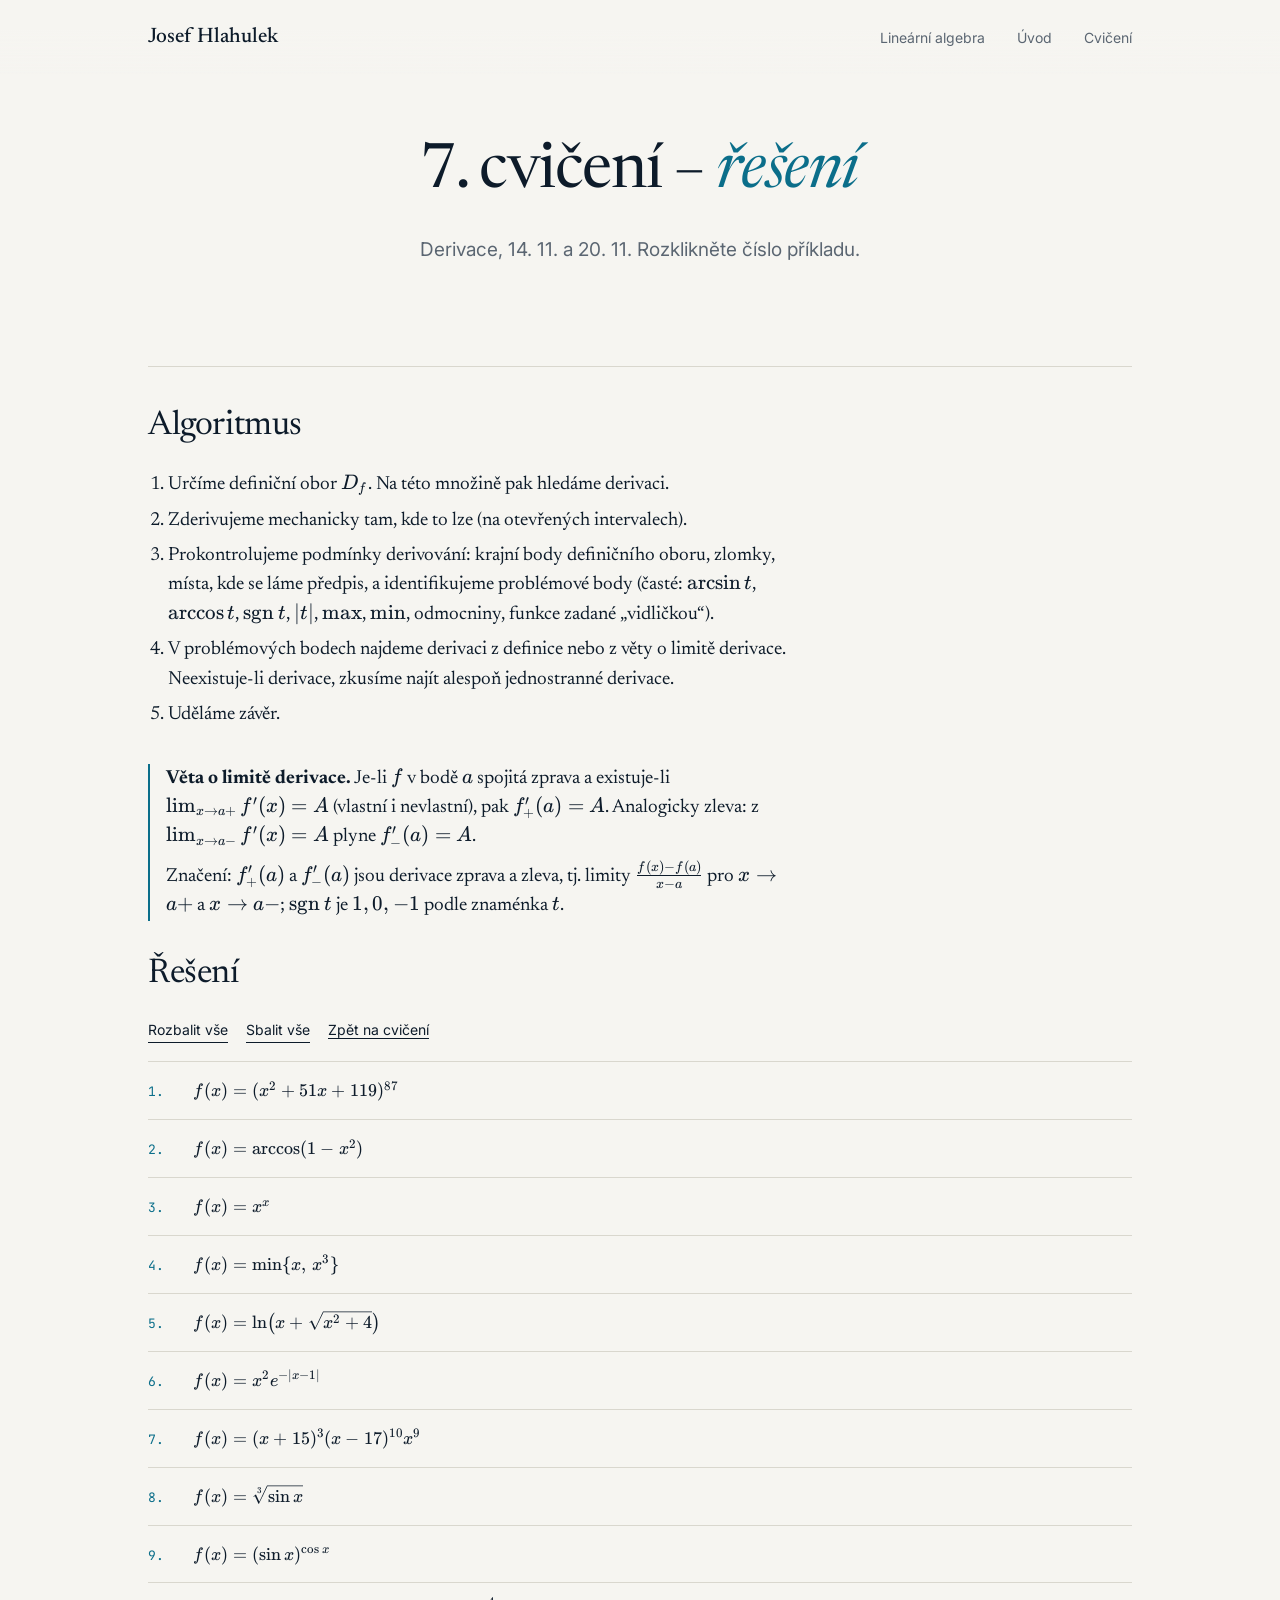
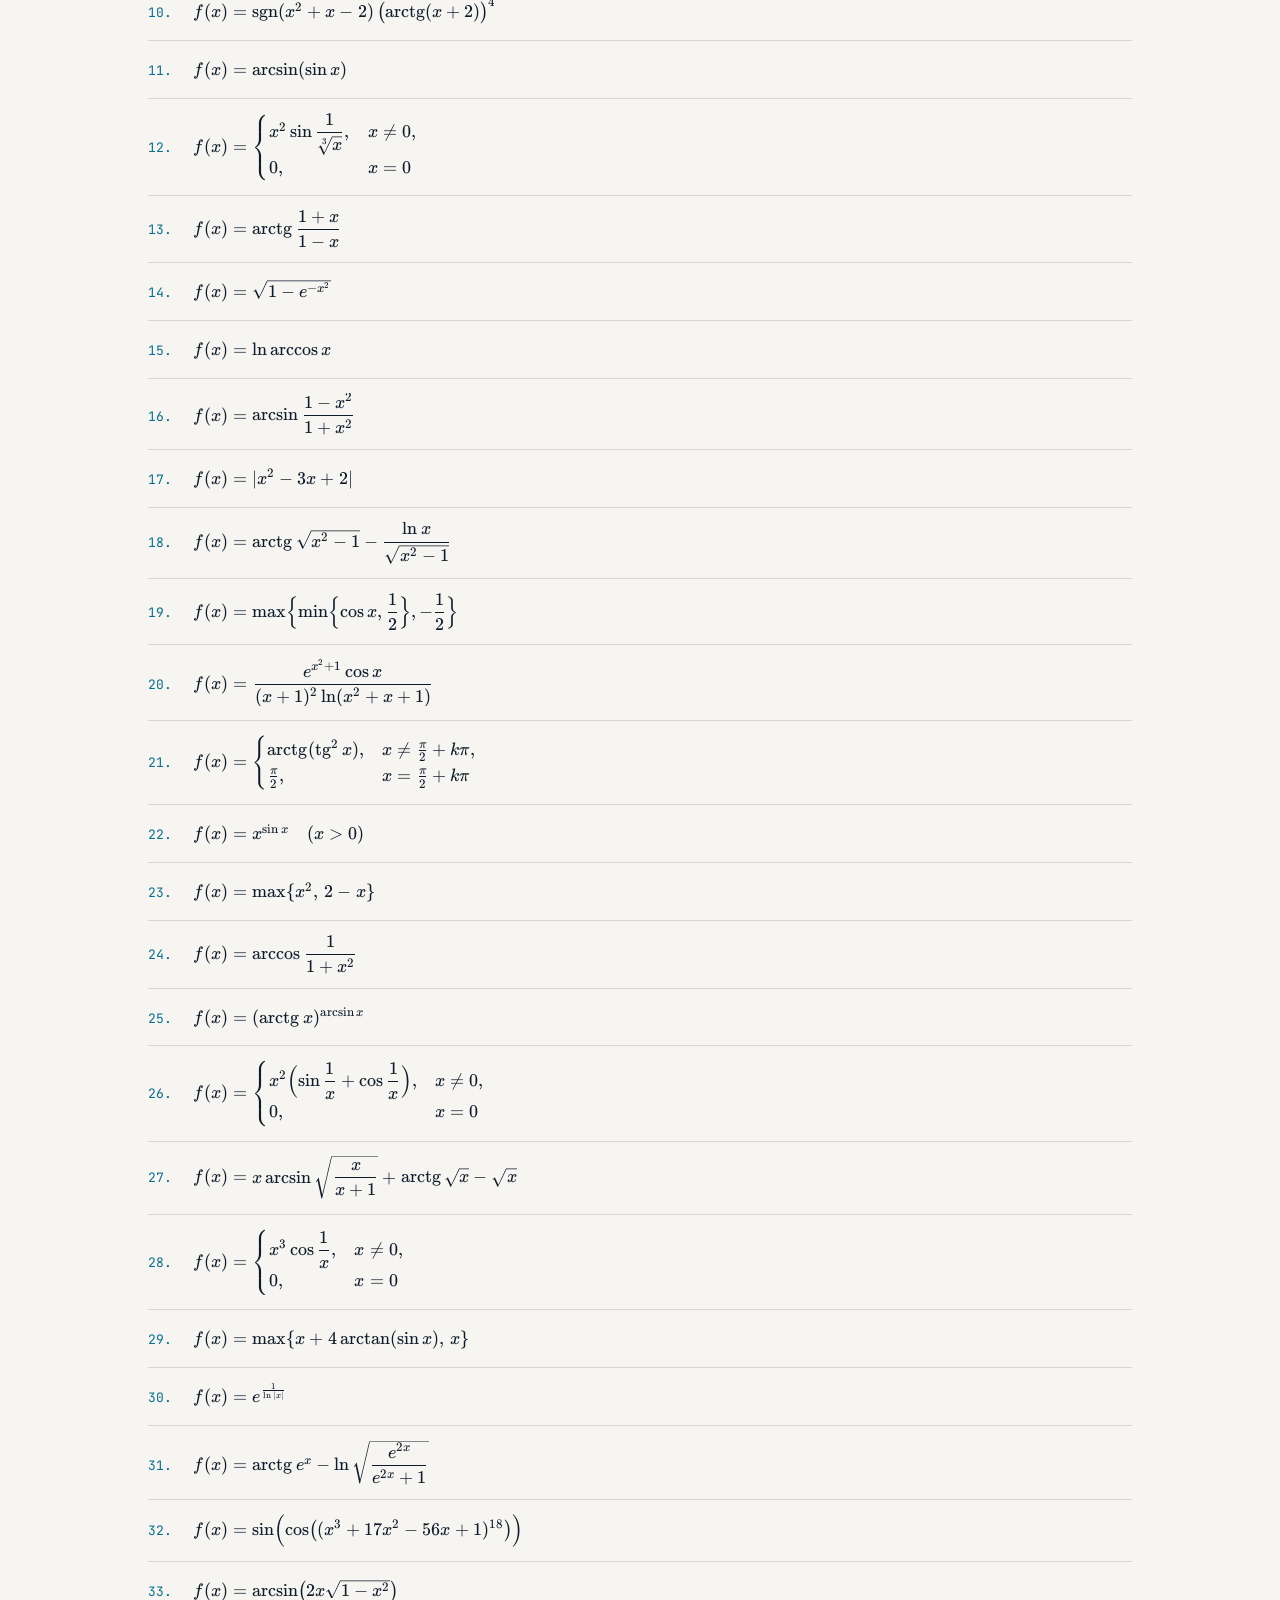
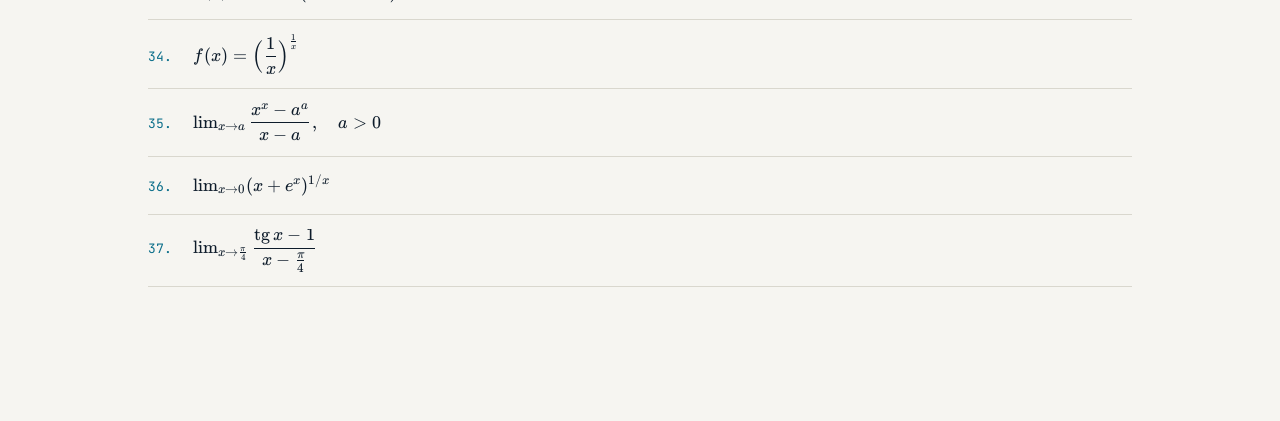
==== cviceni-7-reseni.html @ 01f408df "7. cvičení: rozklikávací řešení derivací Co-Authored-By: Claude Sonnet 5.5 <noreply@anthropic.com> C" ====
<!doctype html>
<html lang="cs">
<head>
<meta charset="utf-8">
<meta name="viewport" content="width=device-width, initial-scale=1">
<title>7. cvičení – řešení · Josef Hlahulek</title>
<meta name="description" content="Rozklikávací řešení příkladů na derivace ze 7. cvičení.">
<meta name="theme-color" content="#f6f5f1">
<link rel="preconnect" href="https://fonts.googleapis.com">
<link rel="preconnect" href="https://fonts.gstatic.com" crossorigin>
<link href="https://fonts.googleapis.com/css2?family=Inter:wght@400;500;600&family=Newsreader:ital,opsz,wght@0,6..72,400;0,6..72,500;1,6..72,400&family=JetBrains+Mono:wght@400;500&display=swap" rel="stylesheet">
<link rel="stylesheet" href="assets/site.css">
<link rel="stylesheet" href="assets/katex/katex.min.css">
<style>
  .alg { margin: 0 0 34px; padding-left: 20px; font-family: var(--serif); font-size: 19px; line-height: 1.55; max-width: 64ch; }
  .alg li { margin-bottom: 6px; }
  .thm { font-family: var(--serif); font-size: 19px; line-height: 1.55; max-width: 64ch; margin: 0 0 34px; padding-left: 16px; border-left: 2px solid var(--accent); }
  .thm p { margin: 0 0 8px; max-width: none; }
  details.sol { border-top: 1px solid var(--line); }
  details.sol:last-of-type { border-bottom: 1px solid var(--line); }
  details.sol summary { cursor: pointer; list-style: none; padding: 14px 0; display: flex; gap: 14px; align-items: baseline; }
  details.sol summary::-webkit-details-marker { display: none; }
  details.sol summary .no { font-family: var(--mono); font-size: 13px; color: var(--accent); min-width: 2.4em; }
  details.sol summary:hover .fm { color: var(--accent); }
  details.sol .fm { overflow-x: auto; max-width: 100%; }
  details.sol[open] summary { padding-bottom: 6px; }
  details.sol .body { padding: 2px 0 22px 3.6em; font-family: var(--serif); font-size: 18.5px; line-height: 1.6; max-width: 76ch; }
  details.sol .body p { margin: 0 0 10px; max-width: none; }
  details.sol .body b { font-family: var(--sans); font-size: 14px; font-weight: 600; }
  .katex { font-size: 1.08em; }
  .tools { margin: 0 0 18px; font-size: 14px; }
  .tools button { font: inherit; background: none; border: 0; border-bottom: 1px solid var(--ink); padding: 0 0 1px; margin-right: 18px; cursor: pointer; color: var(--ink); }
  .tools button:hover { color: var(--accent); border-color: var(--accent); }
  @media (max-width: 640px) { details.sol .body { padding-left: 0; } }
</style>
</head>
<body>
<div class="page">
  <nav>
    <div class="wrap">
      <a class="logo" href="index.html">Josef Hlahulek</a>
      <ul>
        <li><a href="linearni-algebra.html">Lineární algebra</a></li>
        <li><a href="index.html">Úvod</a></li>
        <li><a href="cviceni.html">Cvičení</a></li>
      </ul>
    </div>
  </nav>

  <header class="hero short" id="top">
    <div class="wrap">
      <h1 class="sm">7. cvičení – <em>řešení</em></h1>
      <p class="lead">Derivace, 14. 11. a 20. 11. Rozklikněte číslo příkladu.</p>
    </div>
  </header>

  <main class="wrap">
    <div style="padding: 40px 0 70px; border-top: 1px solid var(--line);">
      <h2 class="sec">Algoritmus</h2>
      <ol class="alg">
        <li>Určíme definiční obor $D_f$. Na této množině pak hledáme derivaci.</li>
        <li>Zderivujeme mechanicky tam, kde to lze (na otevřených intervalech).</li>
        <li>Prokontrolujeme podmínky derivování: krajní body definičního oboru, zlomky, místa, kde se láme předpis, a identifikujeme problémové body (časté: $\arcsin t$, $\arccos t$, $\operatorname{sgn}t$, $|t|$, $\max$, $\min$, odmocniny, funkce zadané „vidličkou“).</li>
        <li>V problémových bodech najdeme derivaci z definice nebo z věty o limitě derivace. Neexistuje-li derivace, zkusíme najít alespoň jednostranné derivace.</li>
        <li>Uděláme závěr.</li>
      </ol>
      <div class="thm">
        <p><b>Věta o limitě derivace.</b> Je-li $f$ v bodě $a$ spojitá zprava a existuje-li $\lim_{x\to a+}f'(x)=A$ (vlastní i nevlastní), pak $f'_+(a)=A$. Analogicky zleva: z $\lim_{x\to a-}f'(x)=A$ plyne $f'_-(a)=A$.</p>
        <p>Značení: $f'_+(a)$ a $f'_-(a)$ jsou derivace zprava a zleva, tj. limity $\frac{f(x)-f(a)}{x-a}$ pro $x\to a+$ a $x\to a-$; $\operatorname{sgn}t$ je $1,0,-1$ podle znaménka $t$.</p>
      </div>
      <h2 class="sec">Řešení</h2>
      <div class="tools"><button id="openAll" type="button">Rozbalit vše</button><button id="closeAll" type="button">Sbalit vše</button><a href="cviceni.html" style="border-bottom:1px solid var(--ink)">Zpět na cvičení</a></div>
<details class="sol"><summary><span class="no">1.</span> <span class="fm">$f(x)=(x^2+51x+119)^{87}$</span></summary><div class="body">
<p><b>1. Definiční obor.</b> Polynom: $D_f=\mathbb R$.</p>
<p><b>2. Derivace tam, kde to jde.</b> Řetězové pravidlo: $f'(x)=87\,(x^2+51x+119)^{86}(2x+51)$.</p>
<p><b>5. Závěr.</b> $f'(x)=87\,(x^2+51x+119)^{86}(2x+51)$ pro každé $x\in\mathbb R$.</p>
</div></details>
<details class="sol"><summary><span class="no">2.</span> <span class="fm">$f(x)=\arccos(1-x^2)$</span></summary><div class="body">
<p><b>1. Definiční obor.</b> $\arccos$ je definován pro argument z $\langle-1,1\rangle$: $|1-x^2|\le1\iff x^2\le2$, tedy $D_f=\langle-\sqrt2,\sqrt2\rangle$.</p>
<p><b>2. Derivace tam, kde to jde.</b> Derivaci $\arccos t$ máme jen pro $t\in(-1,1)$, tj. $1-x^2\in(-1,1)\iff x\in(-\sqrt2,\sqrt2),\ x\ne0$. Tam $f'(x)=\dfrac{-1}{\sqrt{1-(1-x^2)^2}}\cdot(-2x)=\dfrac{2x}{\sqrt{2x^2-x^4}}=\dfrac{2x}{|x|\sqrt{2-x^2}}=\dfrac{2\operatorname{sgn}x}{\sqrt{2-x^2}}$.</p>
<p><b>3. Problémové body.</b> $x=0$ (argument je $1$, kraj definičního oboru $\arccos$) a krajní body $\pm\sqrt2$.</p>
<p><b>4. Derivace v problémových bodech.</b> $f$ je v $0$ spojitá a $\lim_{x\to0\pm}f'(x)=\pm\sqrt2$, podle věty o limitě derivace $f'_+(0)=\sqrt2$, $f'_-(0)=-\sqrt2$. V krajních bodech: $f'_-(\sqrt2)=\lim_{x\to\sqrt2-}\frac{2}{\sqrt{2-x^2}}=+\infty$, $f'_+(-\sqrt2)=-\infty$.</p>
<p><b>5. Závěr.</b> $f'(x)=\dfrac{2\operatorname{sgn}x}{\sqrt{2-x^2}}$ na $(-\sqrt2,\sqrt2)\setminus\{0\}$; v $0$ derivace neexistuje (jednostranné jsou $\pm\sqrt2$).</p>
</div></details>
<details class="sol"><summary><span class="no">3.</span> <span class="fm">$f(x)=x^x$</span></summary><div class="body">
<p><b>1. Definiční obor.</b> Obecná mocnina $x^x=e^{x\ln x}$ vyžaduje $x&gt;0$: $D_f=(0,\infty)$.</p>
<p><b>2. Derivace tam, kde to jde.</b> $f(x)=e^{x\ln x}$, tedy $f'(x)=e^{x\ln x}(\ln x+1)=x^x(\ln x+1)$.</p>
<p><b>5. Závěr.</b> $f'(x)=x^x(\ln x+1)$ pro každé $x&gt;0$.</p>
</div></details>
<details class="sol"><summary><span class="no">4.</span> <span class="fm">$f(x)=\min\{x,\,x^3\}$</span></summary><div class="body">
<p><b>1. Definiční obor.</b> $D_f=\mathbb R$.</p>
<p><b>2. Derivace tam, kde to jde.</b> Porovnáme: $x^3-x=x(x-1)(x+1)\ge0\iff x\in\langle-1,0\rangle\cup\langle1,\infty)$. Tam je $f(x)=x$, jinak ($x\in(-\infty,-1\rangle\cup\langle0,1\rangle$) je $f(x)=x^3$. Na otevřených intervalech: $f'=3x^2$ na $(-\infty,-1)\cup(0,1)$ a $f'=1$ na $(-1,0)\cup(1,\infty)$.</p>
<p><b>3. Problémové body.</b> Body, kde se předpis láme: $-1,\ 0,\ 1$.</p>
<p><b>4. Derivace v problémových bodech.</b> $f$ je spojitá, tak z jednostranných limit $f'$: v $-1$ je $f'_-=3$, $f'_+=1$; v $0$ je $f'_-=1$, $f'_+=0$; v $1$ je $f'_-=3$, $f'_+=1$.</p>
<p><b>5. Závěr.</b> $f'$ existuje na $\mathbb R\setminus\{-1,0,1\}$ ($3x^2$ resp. $1$ podle výše); v bodech $-1,0,1$ derivace neexistuje.</p>
</div></details>
<details class="sol"><summary><span class="no">5.</span> <span class="fm">$f(x)=\ln\bigl(x+\sqrt{x^2+4}\bigr)$</span></summary><div class="body">
<p><b>1. Definiční obor.</b> Protože $\sqrt{x^2+4}&gt;|x|$, je $x+\sqrt{x^2+4}&gt;0$ pro všechna $x$: $D_f=\mathbb R$.</p>
<p><b>2. Derivace tam, kde to jde.</b> $f'(x)=\dfrac{1+\frac{x}{\sqrt{x^2+4}}}{x+\sqrt{x^2+4}}=\dfrac{\frac{\sqrt{x^2+4}+x}{\sqrt{x^2+4}}}{x+\sqrt{x^2+4}}=\dfrac1{\sqrt{x^2+4}}$.</p>
<p><b>5. Závěr.</b> $f'(x)=\dfrac1{\sqrt{x^2+4}}$ pro každé $x\in\mathbb R$.</p>
</div></details>
<details class="sol"><summary><span class="no">6.</span> <span class="fm">$f(x)=x^2e^{-|x-1|}$</span></summary><div class="body">
<p><b>1. Definiční obor.</b> $D_f=\mathbb R$.</p>
<p><b>2. Derivace tam, kde to jde.</b> Pro $x&gt;1$ je $|x-1|=x-1$, $f(x)=x^2e^{1-x}$, $f'(x)=e^{1-x}(2x-x^2)$. Pro $x&lt;1$ je $f(x)=x^2e^{x-1}$, $f'(x)=e^{x-1}(2x+x^2)$.</p>
<p><b>3. Problémové body.</b> Bod $x=1$ (zde se láme absolutní hodnota).</p>
<p><b>4. Derivace v problémových bodech.</b> $f$ je v $1$ spojitá, $\lim_{x\to1+}f'(x)=1\cdot(2-1)=1$, $\lim_{x\to1-}f'(x)=1\cdot(2+1)=3$. Podle věty o limitě derivace $f'_+(1)=1$, $f'_-(1)=3$.</p>
<p><b>5. Závěr.</b> $f'(x)=e^{1-x}(2x-x^2)$ pro $x&gt;1$, $f'(x)=e^{x-1}(2x+x^2)$ pro $x&lt;1$; v $1$ derivace neexistuje.</p>
</div></details>
<details class="sol"><summary><span class="no">7.</span> <span class="fm">$f(x)=(x+15)^3(x-17)^{10}x^9$</span></summary><div class="body">
<p><b>1. Definiční obor.</b> Polynom: $D_f=\mathbb R$.</p>
<p><b>2. Derivace tam, kde to jde.</b> Součinové pravidlo, vytkneme společné mocniny: $f'(x)=(x+15)^2(x-17)^9x^8\bigl[3x(x-17)+10x(x+15)+9(x+15)(x-17)\bigr]=(x+15)^2(x-17)^9x^8\,(22x^2+81x-2295)$.</p>
<p><b>5. Závěr.</b> $f'(x)=(x+15)^2(x-17)^9x^8\,(22x^2+81x-2295)$ pro každé $x\in\mathbb R$.</p>
</div></details>
<details class="sol"><summary><span class="no">8.</span> <span class="fm">$f(x)=\sqrt[3]{\sin x}$</span></summary><div class="body">
<p><b>1. Definiční obor.</b> Třetí odmocnina je definovaná na celém $\mathbb R$: $D_f=\mathbb R$.</p>
<p><b>2. Derivace tam, kde to jde.</b> $f(x)=(\sin x)^{1/3}$, pro $\sin x\ne0$ je $f'(x)=\dfrac{\cos x}{3\,(\sin x)^{2/3}}$.</p>
<p><b>3. Problémové body.</b> Body $x=k\pi$, $k\in\mathbb Z$ (tam je $\sin x=0$ a třetí odmocnina nemá vlastní derivaci).</p>
<p><b>4. Derivace v problémových bodech.</b> $\dfrac{f(x)-f(k\pi)}{x-k\pi}=\dfrac{\sqrt[3]{\sin x}}{x-k\pi}$. Protože $\sin x\sim(-1)^k(x-k\pi)$, je tento podíl $\sim(-1)^k\,|x-k\pi|^{-2/3}\to(-1)^k\cdot\infty$ z obou stran.</p>
<p><b>5. Závěr.</b> $f'(x)=\dfrac{\cos x}{3(\sin x)^{2/3}}$ pro $x\ne k\pi$; v $x=k\pi$ vlastní derivace neexistuje (nevlastní derivace je $(-1)^k\cdot\infty$).</p>
</div></details>
<details class="sol"><summary><span class="no">9.</span> <span class="fm">$f(x)=(\sin x)^{\cos x}$</span></summary><div class="body">
<p><b>1. Definiční obor.</b> $f(x)=e^{\cos x\ln\sin x}$, potřebujeme $\sin x&gt;0$: $D_f=\bigcup_{k\in\mathbb Z}(2k\pi,(2k+1)\pi)$.</p>
<p><b>2. Derivace tam, kde to jde.</b> $f'(x)=(\sin x)^{\cos x}\Bigl(-\sin x\,\ln\sin x+\dfrac{\cos^2x}{\sin x}\Bigr)$ na každém z těchto otevřených intervalů.</p>
<p><b>5. Závěr.</b> $f'(x)=(\sin x)^{\cos x}\bigl(-\sin x\ln\sin x+\frac{\cos^2x}{\sin x}\bigr)$ pro každé $x\in D_f$.</p>
</div></details>
<details class="sol"><summary><span class="no">10.</span> <span class="fm">$f(x)=\operatorname{sgn}(x^2+x-2)\,\bigl(\operatorname{arctg}(x+2)\bigr)^4$</span></summary><div class="body">
<p><b>1. Definiční obor.</b> $D_f=\mathbb R$. Platí $x^2+x-2=(x+2)(x-1)$.</p>
<p><b>2. Derivace tam, kde to jde.</b> Pro $x\ne-2,1$ je $\operatorname{sgn}$ konstantní ($+1$ na $(-\infty,-2)\cup(1,\infty)$, $-1$ na $(-2,1)$), tedy $f'(x)=\operatorname{sgn}\bigl((x+2)(x-1)\bigr)\dfrac{4\operatorname{arctg}^3(x+2)}{1+(x+2)^2}$.</p>
<p><b>3. Problémové body.</b> Body $x=-2$ a $x=1$ (tam se mění znaménko, $\operatorname{sgn}0=0$).</p>
<p><b>4. Derivace v problémových bodech.</b> V $-2$: $f(-2)=0$ a $\left|\dfrac{f(x)}{x+2}\right|=\dfrac{\operatorname{arctg}^4(x+2)}{|x+2|}\to0$, tedy $f'(-2)=0$. V $1$: $f(1)=0$, ale $\lim_{x\to1\pm}f(x)=\pm\operatorname{arctg}^43\ne0$, $f$ není v $1$ spojitá, vlastní derivace neexistuje (diferenční podíl jde z obou stran k $+\infty$, jde jen o nevlastní derivaci).</p>
<p><b>5. Závěr.</b> $f'(-2)=0$, $f'(x)=\operatorname{sgn}(x^2+x-2)\frac{4\operatorname{arctg}^3(x+2)}{1+(x+2)^2}$ pro $x\ne-2,1$; v $1$ vlastní derivace neexistuje.</p>
</div></details>
<details class="sol"><summary><span class="no">11.</span> <span class="fm">$f(x)=\arcsin(\sin x)$</span></summary><div class="body">
<p><b>1. Definiční obor.</b> $D_f=\mathbb R$.</p>
<p><b>2. Derivace tam, kde to jde.</b> Pro $|\sin x|&lt;1$, tj. $x\ne\frac\pi2+k\pi$: $f'(x)=\dfrac{\cos x}{\sqrt{1-\sin^2x}}=\dfrac{\cos x}{|\cos x|}=\operatorname{sgn}(\cos x)$.</p>
<p><b>3. Problémové body.</b> Body $x=\frac\pi2+k\pi$, $k\in\mathbb Z$ (argument arcsin je $\pm1$).</p>
<p><b>4. Derivace v problémových bodech.</b> $f$ je spojitá. V $x=\frac\pi2+2k\pi$: $\cos x&gt;0$ zleva, $&lt;0$ zprava, tedy $f'_-=1$, $f'_+=-1$; v $x=\frac{3\pi}2+2k\pi$ naopak $f'_-=-1$, $f'_+=1$ (věta o limitě derivace).</p>
<p><b>5. Závěr.</b> $f'(x)=\operatorname{sgn}(\cos x)$ pro $x\ne\frac\pi2+k\pi$; v bodech $\frac\pi2+k\pi$ derivace neexistuje (jednostranné jsou $\pm1$). Graf je „pila“.</p>
</div></details>
<details class="sol"><summary><span class="no">12.</span> <span class="fm">$f(x)=\begin{cases}x^2\sin\dfrac1{\sqrt[3]{x}}, &amp; x\ne0,\\ 0, &amp; x=0\end{cases}$</span></summary><div class="body">
<p><b>1. Definiční obor.</b> $D_f=\mathbb R$.</p>
<p><b>2. Derivace tam, kde to jde.</b> Pro $x\ne0$: $f'(x)=2x\sin x^{-1/3}+x^2\cos x^{-1/3}\cdot\bigl(-\tfrac13x^{-4/3}\bigr)=2x\sin x^{-1/3}-\tfrac13x^{2/3}\cos x^{-1/3}$.</p>
<p><b>3. Problémové body.</b> Bod $x=0$ (kde se mění předpis).</p>
<p><b>4. Derivace v problémových bodech.</b> Z definice: $\dfrac{f(x)-f(0)}{x-0}=x\sin x^{-1/3}$, a protože $|\sin|\le1$, je limita $0$ (omezená krát nula). Tedy $f'(0)=0$.</p>
<p><b>5. Závěr.</b> $f'(x)=2x\sin x^{-1/3}-\frac13x^{2/3}\cos x^{-1/3}$ pro $x\ne0$, $f'(0)=0$.</p>
</div></details>
<details class="sol"><summary><span class="no">13.</span> <span class="fm">$f(x)=\operatorname{arctg}\dfrac{1+x}{1-x}$</span></summary><div class="body">
<p><b>1. Definiční obor.</b> Jmenovatel: $D_f=\mathbb R\setminus\{1\}$.</p>
<p><b>2. Derivace tam, kde to jde.</b> $f'(x)=\dfrac{1}{1+\left(\frac{1+x}{1-x}\right)^2}\cdot\dfrac{2}{(1-x)^2}=\dfrac{2}{(1-x)^2+(1+x)^2}=\dfrac{1}{1+x^2}$.</p>
<p><b>5. Závěr.</b> $f'(x)=\dfrac1{1+x^2}$ pro každé $x\in D_f$ (bod $1$ do $D_f$ nepatří; $f$ se na obou intervalech liší od $\operatorname{arctg}x$ o konstantu).</p>
</div></details>
<details class="sol"><summary><span class="no">14.</span> <span class="fm">$f(x)=\sqrt{1-e^{-x^2}}$</span></summary><div class="body">
<p><b>1. Definiční obor.</b> $e^{-x^2}\le1$, tedy $1-e^{-x^2}\ge0$ vždy: $D_f=\mathbb R$.</p>
<p><b>2. Derivace tam, kde to jde.</b> Pro $1-e^{-x^2}&gt;0$, tj. $x\ne0$: $f'(x)=\dfrac{2xe^{-x^2}}{2\sqrt{1-e^{-x^2}}}=\dfrac{xe^{-x^2}}{\sqrt{1-e^{-x^2}}}$.</p>
<p><b>3. Problémové body.</b> Bod $x=0$ (odmocnina z nuly).</p>
<p><b>4. Derivace v problémových bodech.</b> $\dfrac{f(x)-f(0)}{x}=\dfrac{\sqrt{1-e^{-x^2}}}{x}=\dfrac{|x|}{x}\sqrt{\dfrac{1-e^{-x^2}}{x^2}}\to\pm1$ pro $x\to0\pm$, protože $\frac{1-e^{-x^2}}{x^2}\to1$ (elementární limita). Tedy $f'_+(0)=1$, $f'_-(0)=-1$.</p>
<p><b>5. Závěr.</b> $f'(x)=\dfrac{xe^{-x^2}}{\sqrt{1-e^{-x^2}}}$ pro $x\ne0$; v $0$ derivace neexistuje (jednostranné jsou $\pm1$).</p>
</div></details>
<details class="sol"><summary><span class="no">15.</span> <span class="fm">$f(x)=\ln\arccos x$</span></summary><div class="body">
<p><b>1. Definiční obor.</b> Potřebujeme $x\in\langle-1,1\rangle$ a $\arccos x&gt;0\iff x&lt;1$: $D_f=\langle-1,1)$.</p>
<p><b>2. Derivace tam, kde to jde.</b> Na $(-1,1)$: $f'(x)=\dfrac{1}{\arccos x}\cdot\dfrac{-1}{\sqrt{1-x^2}}$.</p>
<p><b>3. Problémové body.</b> Krajní bod $x=-1\in D_f$.</p>
<p><b>4. Derivace v problémových bodech.</b> $f$ je v $-1$ zprava spojitá a $\lim_{x\to-1+}f'(x)=\dfrac{-1}{\pi\cdot0^+}=-\infty$, tedy $f'_+(-1)=-\infty$ (nevlastní).</p>
<p><b>5. Závěr.</b> $f'(x)=-\dfrac1{\arccos x\,\sqrt{1-x^2}}$ pro $x\in(-1,1)$; v $-1$ je derivace zprava $-\infty$.</p>
</div></details>
<details class="sol"><summary><span class="no">16.</span> <span class="fm">$f(x)=\arcsin\dfrac{1-x^2}{1+x^2}$</span></summary><div class="body">
<p><b>1. Definiční obor.</b> Argument leží v $(-1,1\rangle$ ($=1$ pouze pro $x=0$): $D_f=\mathbb R$.</p>
<p><b>2. Derivace tam, kde to jde.</b> Pro $x\ne0$ je argument $u\in(-1,1)$, $u'=\dfrac{-4x}{(1+x^2)^2}$, $1-u^2=\dfrac{4x^2}{(1+x^2)^2}$, tedy $f'(x)=\dfrac{-4x}{(1+x^2)^2}\cdot\dfrac{1+x^2}{2|x|}=\dfrac{-2\operatorname{sgn}x}{1+x^2}$.</p>
<p><b>3. Problémové body.</b> Bod $x=0$ (argument je $1$).</p>
<p><b>4. Derivace v problémových bodech.</b> $f$ je spojitá a $\lim_{x\to0\pm}f'(x)=\mp2$, tedy $f'_+(0)=-2$, $f'_-(0)=2$.</p>
<p><b>5. Závěr.</b> $f'(x)=\dfrac{-2\operatorname{sgn}x}{1+x^2}$ pro $x\ne0$; v $0$ derivace neexistuje (jednostranné jsou $\mp2$).</p>
</div></details>
<details class="sol"><summary><span class="no">17.</span> <span class="fm">$f(x)=|x^2-3x+2|$</span></summary><div class="body">
<p><b>1. Definiční obor.</b> $D_f=\mathbb R$. Platí $x^2-3x+2=(x-1)(x-2)$.</p>
<p><b>2. Derivace tam, kde to jde.</b> Uvnitř je záporné jen na $(1,2)$. Proto $f'(x)=2x-3$ na $(-\infty,1)\cup(2,\infty)$ a $f'(x)=-(2x-3)$ na $(1,2)$.</p>
<p><b>3. Problémové body.</b> Body $x=1$ a $x=2$ (kde je výraz nula).</p>
<p><b>4. Derivace v problémových bodech.</b> $f$ je spojitá. V $1$: $f'_-(1)=2-3=-1$, $f'_+(1)=-(2-3)=1$. V $2$: $f'_-(2)=-(4-3)=-1$, $f'_+(2)=4-3=1$.</p>
<p><b>5. Závěr.</b> $f'$ existuje na $\mathbb R\setminus\{1,2\}$; v $1$ a $2$ derivace neexistuje (jednostranné derivace jsou $-1$ a $1$).</p>
</div></details>
<details class="sol"><summary><span class="no">18.</span> <span class="fm">$f(x)=\operatorname{arctg}\sqrt{x^2-1}-\dfrac{\ln x}{\sqrt{x^2-1}}$</span></summary><div class="body">
<p><b>1. Definiční obor.</b> $\sqrt{x^2-1}$ a jmenovatel: $x^2&gt;1$, $\ln x$: $x&gt;0$. Tedy $D_f=(1,\infty)$.</p>
<p><b>2. Derivace tam, kde to jde.</b> $\bigl(\operatorname{arctg}\sqrt{x^2-1}\bigr)'=\dfrac{1}{x^2}\cdot\dfrac{x}{\sqrt{x^2-1}}=\dfrac1{x\sqrt{x^2-1}}$ a $\Bigl(\dfrac{\ln x}{\sqrt{x^2-1}}\Bigr)'=\dfrac1{x\sqrt{x^2-1}}-\dfrac{x\ln x}{(x^2-1)^{3/2}}$. Rozdíl: $f'(x)=\dfrac{x\ln x}{(x^2-1)^{3/2}}$.</p>
<p><b>5. Závěr.</b> $f'(x)=\dfrac{x\ln x}{(x^2-1)^{3/2}}$ pro každé $x&gt;1$.</p>
</div></details>
<details class="sol"><summary><span class="no">19.</span> <span class="fm">$f(x)=\max\Bigl\{\min\Bigl\{\cos x,\dfrac12\Bigr\},-\dfrac12\Bigr\}$</span></summary><div class="body">
<p><b>1. Definiční obor.</b> $D_f=\mathbb R$. Funkce „ořízne“ $\cos x$ do pásu $\langle-\frac12,\frac12\rangle$.</p>
<p><b>2. Derivace tam, kde to jde.</b> $f(x)=\frac12$ pro $\cos x\ge\frac12$, $f(x)=-\frac12$ pro $\cos x\le-\frac12$, jinak $f(x)=\cos x$. Na otevřených intervalech: $f'(x)=0$ pro $|\cos x|&gt;\frac12$ a $f'(x)=-\sin x$ pro $|\cos x|&lt;\frac12$.</p>
<p><b>3. Problémové body.</b> Body $x=\pm\frac\pi3+2k\pi$ a $x=\pm\frac{2\pi}3+2k\pi$ (kde $\cos x=\pm\frac12$).</p>
<p><b>4. Derivace v problémových bodech.</b> $f$ je spojitá. V $\frac\pi3+2k\pi$: zleva $0$, zprava $-\sin\frac\pi3=-\frac{\sqrt3}2$. V $-\frac\pi3+2k\pi$: zleva $-\sin(-\frac\pi3)=\frac{\sqrt3}2$, zprava $0$. V $\frac{2\pi}3+2k\pi$: zleva $-\frac{\sqrt3}2$, zprava $0$. V $-\frac{2\pi}3+2k\pi$: zleva $0$, zprava $\frac{\sqrt3}2$ (věta o limitě derivace).</p>
<p><b>5. Závěr.</b> $f'$ je $0$ resp. $-\sin x$ podle výše; v bodech $\pm\frac\pi3+2k\pi$, $\pm\frac{2\pi}3+2k\pi$ derivace neexistuje (jednostranné jsou $0$ a $\pm\frac{\sqrt3}2$).</p>
</div></details>
<details class="sol"><summary><span class="no">20.</span> <span class="fm">$f(x)=\dfrac{e^{x^2+1}\cos x}{(x+1)^2\ln(x^2+x+1)}$</span></summary><div class="body">
<p><b>1. Definiční obor.</b> Jmenovatel nulový pro $x=-1$ a pro $\ln(x^2+x+1)=0\iff x^2+x=0\iff x\in\{-1,0\}$. Argument logaritmu je vždy kladný. $D_f=\mathbb R\setminus\{-1,0\}$.</p>
<p><b>2. Derivace tam, kde to jde.</b> Podílové pravidlo s $u=e^{x^2+1}\cos x$, $v=(x+1)^2\ln(x^2+x+1)$: $u'=e^{x^2+1}(2x\cos x-\sin x)$, $v'=2(x+1)\ln(x^2+x+1)+\dfrac{(x+1)^2(2x+1)}{x^2+x+1}$, $f'=\dfrac{u'v-uv'}{v^2}$.</p>
<p><b>5. Závěr.</b> $f'=\dfrac{u'v-uv'}{v^2}$ pro každé $x\in D_f$ (pro $\cos x\ne0$ lze psát $f'=f\cdot\bigl[2x-\operatorname{tg}x-\frac2{x+1}-\frac{2x+1}{(x^2+x+1)\ln(x^2+x+1)}\bigr]$).</p>
</div></details>
<details class="sol"><summary><span class="no">21.</span> <span class="fm">$f(x)=\begin{cases}\operatorname{arctg}(\operatorname{tg}^2x), &amp; x\ne\frac\pi2+k\pi,\\ \frac\pi2, &amp; x=\frac\pi2+k\pi\end{cases}$</span></summary><div class="body">
<p><b>1. Definiční obor.</b> $D_f=\mathbb R$ (v bodech $\frac\pi2+k\pi$ je funkce dodefinována).</p>
<p><b>2. Derivace tam, kde to jde.</b> Pro $x\ne\frac\pi2+k\pi$ s $t=\operatorname{tg}x$: $f'(x)=\dfrac{1}{1+\operatorname{tg}^4x}\cdot\dfrac{2\operatorname{tg}x}{\cos^2x}=\dfrac{2\operatorname{tg}x\,(1+\operatorname{tg}^2x)}{1+\operatorname{tg}^4x}$.</p>
<p><b>3. Problémové body.</b> Body $x=\frac\pi2+k\pi$.</p>
<p><b>4. Derivace v problémových bodech.</b> Spojitost: $\lim_{x\to\frac\pi2}\operatorname{arctg}(\operatorname{tg}^2x)=\frac\pi2=f(\tfrac\pi2)$, $f$ je spojitá. Dále $\left|f'(x)\right|\sim\dfrac{2\,|t|^3}{t^4}\to0$ pro $|t|=|\operatorname{tg}x|\to\infty$. Podle věty o limitě derivace $f'(\tfrac\pi2+k\pi)=0$.</p>
<p><b>5. Závěr.</b> $f'(x)=\dfrac{2\operatorname{tg}x(1+\operatorname{tg}^2x)}{1+\operatorname{tg}^4x}$ pro $x\ne\frac\pi2+k\pi$ a $f'(\tfrac\pi2+k\pi)=0$.</p>
</div></details>
<details class="sol"><summary><span class="no">22.</span> <span class="fm">$f(x)=x^{\sin x}\quad(x&gt;0)$</span></summary><div class="body">
<p><b>1. Definiční obor.</b> $f(x)=e^{\sin x\ln x}$, $D_f=(0,\infty)$.</p>
<p><b>2. Derivace tam, kde to jde.</b> $f'(x)=x^{\sin x}\Bigl(\cos x\ln x+\dfrac{\sin x}{x}\Bigr)$.</p>
<p><b>5. Závěr.</b> $f'(x)=x^{\sin x}\bigl(\cos x\ln x+\frac{\sin x}{x}\bigr)$ pro každé $x&gt;0$.</p>
</div></details>
<details class="sol"><summary><span class="no">23.</span> <span class="fm">$f(x)=\max\{x^2,\,2-x\}$</span></summary><div class="body">
<p><b>1. Definiční obor.</b> $D_f=\mathbb R$.</p>
<p><b>2. Derivace tam, kde to jde.</b> $x^2\ge2-x\iff(x+2)(x-1)\ge0\iff x\le-2$ nebo $x\ge1$. Tam je $f(x)=x^2$, na $(-2,1)$ je $f(x)=2-x$. Tedy $f'=2x$ na $(-\infty,-2)\cup(1,\infty)$ a $f'=-1$ na $(-2,1)$.</p>
<p><b>3. Problémové body.</b> Body $x=-2$ a $x=1$.</p>
<p><b>4. Derivace v problémových bodech.</b> $f$ je spojitá. V $-2$: $f'_-=-4$, $f'_+=-1$. V $1$: $f'_-=-1$, $f'_+=2$.</p>
<p><b>5. Závěr.</b> $f'$ existuje na $\mathbb R\setminus\{-2,1\}$; v $-2$ a $1$ derivace neexistuje.</p>
</div></details>
<details class="sol"><summary><span class="no">24.</span> <span class="fm">$f(x)=\arccos\dfrac1{1+x^2}$</span></summary><div class="body">
<p><b>1. Definiční obor.</b> Argument leží v $(0,1\rangle$ ($=1$ pouze pro $x=0$): $D_f=\mathbb R$.</p>
<p><b>2. Derivace tam, kde to jde.</b> Pro $x\ne0$: $u=\frac1{1+x^2}$, $u'=\frac{-2x}{(1+x^2)^2}$, $1-u^2=\frac{x^2(x^2+2)}{(1+x^2)^2}$. Tedy $f'(x)=\dfrac{-1}{\sqrt{1-u^2}}u'=\dfrac{2x}{(1+x^2)^2}\cdot\dfrac{1+x^2}{|x|\sqrt{x^2+2}}=\dfrac{2\operatorname{sgn}x}{(1+x^2)\sqrt{x^2+2}}$.</p>
<p><b>3. Problémové body.</b> Bod $x=0$.</p>
<p><b>4. Derivace v problémových bodech.</b> $f$ je spojitá a $\lim_{x\to0\pm}f'(x)=\pm\dfrac{2}{\sqrt2}=\pm\sqrt2$, tedy $f'_+(0)=\sqrt2$, $f'_-(0)=-\sqrt2$.</p>
<p><b>5. Závěr.</b> $f'(x)=\dfrac{2\operatorname{sgn}x}{(1+x^2)\sqrt{x^2+2}}$ pro $x\ne0$; v $0$ derivace neexistuje (jednostranné jsou $\pm\sqrt2$).</p>
</div></details>
<details class="sol"><summary><span class="no">25.</span> <span class="fm">$f(x)=(\operatorname{arctg}x)^{\arcsin x}$</span></summary><div class="body">
<p><b>1. Definiční obor.</b> Obecná mocnina: $\operatorname{arctg}x&gt;0\iff x&gt;0$, $\arcsin x$: $x\le1$. $D_f=(0,1\rangle$.</p>
<p><b>2. Derivace tam, kde to jde.</b> $f(x)=e^{\arcsin x\,\ln\operatorname{arctg}x}$; na $(0,1)$: $f'(x)=(\operatorname{arctg}x)^{\arcsin x}\Bigl(\dfrac{\ln\operatorname{arctg}x}{\sqrt{1-x^2}}+\dfrac{\arcsin x}{(1+x^2)\operatorname{arctg}x}\Bigr)$.</p>
<p><b>3. Problémové body.</b> Krajní bod $x=1\in D_f$.</p>
<p><b>4. Derivace v problémových bodech.</b> $f$ je v $1$ zleva spojitá. Druhý sčítanec má v $1$ konečnou limitu, první $\dfrac{\ln(\pi/4)}{\sqrt{1-x^2}}\to-\infty$ (neboť $\ln\frac\pi4&lt;0$). Tedy $f'_-(1)=-\infty$.</p>
<p><b>5. Závěr.</b> $f'$ je dáno vzorcem výše na $(0,1)$; v $1$ je derivace zleva $-\infty$.</p>
</div></details>
<details class="sol"><summary><span class="no">26.</span> <span class="fm">$f(x)=\begin{cases}x^2\Bigl(\sin\dfrac1x+\cos\dfrac1x\Bigr), &amp; x\ne0,\\ 0, &amp; x=0\end{cases}$</span></summary><div class="body">
<p><b>1. Definiční obor.</b> $D_f=\mathbb R$.</p>
<p><b>2. Derivace tam, kde to jde.</b> Pro $x\ne0$: $f'(x)=2x\Bigl(\sin\frac1x+\cos\frac1x\Bigr)+x^2\Bigl(-\dfrac{\cos\frac1x}{x^2}+\dfrac{\sin\frac1x}{x^2}\Bigr)=2x\Bigl(\sin\frac1x+\cos\frac1x\Bigr)+\sin\frac1x-\cos\frac1x$.</p>
<p><b>3. Problémové body.</b> Bod $x=0$.</p>
<p><b>4. Derivace v problémových bodech.</b> Z definice: $\dfrac{f(x)-f(0)}{x}=x\bigl(\sin\frac1x+\cos\frac1x\bigr)\to0$ (omezená krát nula). Tedy $f'(0)=0$. Přitom $\lim_{x\to0}f'(x)$ neexistuje ($\sin\frac1x-\cos\frac1x$ osciluje), takže $f'$ není v $0$ spojitá.</p>
<p><b>5. Závěr.</b> $f'(0)=0$ a $f'(x)=2x(\sin\frac1x+\cos\frac1x)+\sin\frac1x-\cos\frac1x$ pro $x\ne0$. Derivace existuje všude, ale není spojitá v $0$.</p>
</div></details>
<details class="sol"><summary><span class="no">27.</span> <span class="fm">$f(x)=x\arcsin\sqrt{\dfrac{x}{x+1}}+\operatorname{arctg}\sqrt x-\sqrt x$</span></summary><div class="body">
<p><b>1. Definiční obor.</b> $\sqrt x$: $x\ge0$; pak $\frac{x}{x+1}\in\langle0,1)$. $D_f=\langle0,\infty)$.</p>
<p><b>2. Derivace tam, kde to jde.</b> Na $(0,\infty)$: $\Bigl(\arcsin\sqrt{\tfrac{x}{x+1}}\Bigr)'=\sqrt{x+1}\cdot\dfrac{1}{2\sqrt x\,(x+1)^{3/2}}=\dfrac{1}{2\sqrt x\,(x+1)}$, takže $f'(x)=\arcsin\sqrt{\tfrac{x}{x+1}}+\dfrac{x}{2\sqrt x\,(x+1)}+\dfrac{1}{2\sqrt x\,(1+x)}-\dfrac1{2\sqrt x}$. Protože $\dfrac{x}{2\sqrt x(x+1)}+\dfrac{1}{2\sqrt x(x+1)}=\dfrac1{2\sqrt x}$, poslední tři členy se vyruší.</p>
<p><b>3. Problémové body.</b> Krajní bod $x=0\in D_f$.</p>
<p><b>4. Derivace v problémových bodech.</b> $f$ je v $0$ zprava spojitá a $\lim_{x\to0+}f'(x)=\arcsin0=0$, tedy $f'_+(0)=0$.</p>
<p><b>5. Závěr.</b> $f'(x)=\arcsin\sqrt{\dfrac{x}{x+1}}$ pro $x&gt;0$ a $f'_+(0)=0$.</p>
</div></details>
<details class="sol"><summary><span class="no">28.</span> <span class="fm">$f(x)=\begin{cases}x^3\cos\dfrac1x, &amp; x\ne0,\\ 0, &amp; x=0\end{cases}$</span></summary><div class="body">
<p><b>1. Definiční obor.</b> $D_f=\mathbb R$.</p>
<p><b>2. Derivace tam, kde to jde.</b> Pro $x\ne0$: $f'(x)=3x^2\cos\frac1x+x^3\cdot\dfrac{\sin\frac1x}{x^2}=3x^2\cos\frac1x+x\sin\frac1x$.</p>
<p><b>3. Problémové body.</b> Bod $x=0$.</p>
<p><b>4. Derivace v problémových bodech.</b> Z definice: $\dfrac{f(x)-f(0)}{x}=x^2\cos\frac1x\to0$, tedy $f'(0)=0$. Navíc $|f'(x)|\le3x^2+|x|\to0$, tedy $\lim_{x\to0}f'(x)=0=f'(0)$: $f'$ je v $0$ spojitá.</p>
<p><b>5. Závěr.</b> $f'(0)=0$, $f'(x)=3x^2\cos\frac1x+x\sin\frac1x$ pro $x\ne0$; $f'$ je spojitá v $0$.</p>
</div></details>
<details class="sol"><summary><span class="no">29.</span> <span class="fm">$f(x)=\max\{x+4\arctan(\sin x),\,x\}$</span></summary><div class="body">
<p><b>1. Definiční obor.</b> $D_f=\mathbb R$. Platí $f(x)=x+4\max\{\operatorname{arctg}(\sin x),0\}$.</p>
<p><b>2. Derivace tam, kde to jde.</b> Pro $\sin x&gt;0$ je $f(x)=x+4\operatorname{arctg}(\sin x)$, $f'(x)=1+\dfrac{4\cos x}{1+\sin^2x}$. Pro $\sin x&lt;0$ je $f(x)=x$, $f'(x)=1$.</p>
<p><b>3. Problémové body.</b> Body $x=k\pi$ (kde $\sin x=0$).</p>
<p><b>4. Derivace v problémových bodech.</b> $f$ je spojitá. V $x=2k\pi$ ($\sin$ přechází z $-$ na $+$): $f'_-=1$, $f'_+=1+4=5$. V $x=(2k+1)\pi$ ($\sin$ přechází z $+$ na $-$): $f'_-=1+\frac{4(-1)}{1}=-3$, $f'_+=1$.</p>
<p><b>5. Závěr.</b> $f'$ je dáno výše na $x\ne k\pi$; v $x=k\pi$ derivace neexistuje.</p>
</div></details>
<details class="sol"><summary><span class="no">30.</span> <span class="fm">$f(x)=e^{\frac1{\ln|x|}}$</span></summary><div class="body">
<p><b>1. Definiční obor.</b> $x\ne0$ a $\ln|x|\ne0\iff|x|\ne1$: $D_f=\mathbb R\setminus\{-1,0,1\}$.</p>
<p><b>2. Derivace tam, kde to jde.</b> $f'(x)=e^{\frac1{\ln|x|}}\cdot\Bigl(-\dfrac1{\ln^2|x|}\Bigr)\cdot\dfrac1x$, protože $(\ln|x|)'=\frac1x$.</p>
<p><b>5. Závěr.</b> $f'(x)=-\dfrac{e^{1/\ln|x|}}{x\ln^2|x|}$ pro každé $x\in D_f$.</p>
</div></details>
<details class="sol"><summary><span class="no">31.</span> <span class="fm">$f(x)=\operatorname{arctg}e^x-\ln\sqrt{\dfrac{e^{2x}}{e^{2x}+1}}$</span></summary><div class="body">
<p><b>1. Definiční obor.</b> Zlomek je vždy kladný: $D_f=\mathbb R$.</p>
<p><b>2. Derivace tam, kde to jde.</b> Zjednodušíme: $\ln\sqrt{\frac{e^{2x}}{e^{2x}+1}}=x-\frac12\ln(e^{2x}+1)$, tedy $f(x)=\operatorname{arctg}e^x-x+\frac12\ln(e^{2x}+1)$ a $f'(x)=\dfrac{e^x}{1+e^{2x}}-1+\dfrac{e^{2x}}{e^{2x}+1}=\dfrac{e^x-1}{1+e^{2x}}$.</p>
<p><b>5. Závěr.</b> $f'(x)=\dfrac{e^x-1}{1+e^{2x}}$ pro každé $x\in\mathbb R$.</p>
</div></details>
<details class="sol"><summary><span class="no">32.</span> <span class="fm">$f(x)=\sin\Bigl(\cos\bigl((x^3+17x^2-56x+1)^{18}\bigr)\Bigr)$</span></summary><div class="body">
<p><b>1. Definiční obor.</b> Složení spojitě diferencovatelných funkcí: $D_f=\mathbb R$.</p>
<p><b>2. Derivace tam, kde to jde.</b> Označíme $P(x)=x^3+17x^2-56x+1$, $P'(x)=3x^2+34x-56$. Řetězové pravidlo: $f'(x)=\cos\bigl(\cos P^{18}\bigr)\cdot\bigl(-\sin P^{18}\bigr)\cdot18\,P^{17}\cdot P'$.</p>
<p><b>5. Závěr.</b> $f'(x)=-18\,P^{17}(x)\,P'(x)\,\sin\bigl(P^{18}(x)\bigr)\cos\bigl(\cos P^{18}(x)\bigr)$ pro každé $x\in\mathbb R$.</p>
</div></details>
<details class="sol"><summary><span class="no">33.</span> <span class="fm">$f(x)=\arcsin\bigl(2x\sqrt{1-x^2}\bigr)$</span></summary><div class="body">
<p><b>1. Definiční obor.</b> $\sqrt{1-x^2}$: $|x|\le1$. Navíc $2|x|\sqrt{1-x^2}\le x^2+(1-x^2)=1$, tedy argument leží v $\langle-1,1\rangle$. $D_f=\langle-1,1\rangle$.</p>
<p><b>2. Derivace tam, kde to jde.</b> Pro $u=2x\sqrt{1-x^2}$ je $u'=\dfrac{2(1-2x^2)}{\sqrt{1-x^2}}$ a $1-u^2=(1-2x^2)^2$. Pro $|u|&lt;1$ ($x\ne\pm\frac1{\sqrt2}$, $|x|&lt;1$): $f'(x)=\dfrac{2(1-2x^2)}{\sqrt{1-x^2}\,|1-2x^2|}=\dfrac{2\operatorname{sgn}(1-2x^2)}{\sqrt{1-x^2}}$.</p>
<p><b>3. Problémové body.</b> Body $x=\pm\frac1{\sqrt2}$ ($|u|=1$) a krajní body $\pm1$.</p>
<p><b>4. Derivace v problémových bodech.</b> $f$ je spojitá. V $\frac1{\sqrt2}$: $f'_-=2\sqrt2$, $f'_+=-2\sqrt2$; v $-\frac1{\sqrt2}$: $f'_-=-2\sqrt2$, $f'_+=2\sqrt2$. V krajních bodech: $f'_-(1)=\lim_{x\to1-}\frac{-2}{\sqrt{1-x^2}}=-\infty$, $f'_+(-1)=-\infty$.</p>
<p><b>5. Závěr.</b> $f'(x)=\dfrac{2\operatorname{sgn}(1-2x^2)}{\sqrt{1-x^2}}$ pro $x\in(-1,1)\setminus\{\pm\frac1{\sqrt2}\}$; v $\pm\frac1{\sqrt2}$ derivace neexistuje, v $\pm1$ jsou jednostranné derivace $-\infty$.</p>
</div></details>
<details class="sol"><summary><span class="no">34.</span> <span class="fm">$f(x)=\Bigl(\dfrac1x\Bigr)^{\frac1x}$</span></summary><div class="body">
<p><b>1. Definiční obor.</b> $f(x)=e^{\frac1x\ln\frac1x}=e^{-\frac{\ln x}{x}}$, $D_f=(0,\infty)$.</p>
<p><b>2. Derivace tam, kde to jde.</b> $f'(x)=e^{-\frac{\ln x}{x}}\cdot\Bigl(-\dfrac{1-\ln x}{x^2}\Bigr)=\Bigl(\dfrac1x\Bigr)^{\frac1x}\dfrac{\ln x-1}{x^2}$.</p>
<p><b>5. Závěr.</b> $f'(x)=\bigl(\frac1x\bigr)^{1/x}\dfrac{\ln x-1}{x^2}$ pro každé $x&gt;0$.</p>
</div></details>
<details class="sol"><summary><span class="no">35.</span> <span class="fm">$\lim_{x\to a}\dfrac{x^x-a^a}{x-a},\quad a&gt;0$</span></summary><div class="body"><p>Jde o limitu diferenčního podílu $g(x)=x^x$ v bodě $a$: $\dfrac{g(x)-g(a)}{x-a}\to g'(a)$. Z příkladu 3: $g'(x)=x^x(\ln x+1)$. Limita je $a^a(\ln a+1)$.</p></div></details>
<details class="sol"><summary><span class="no">36.</span> <span class="fm">$\lim_{x\to0}(x+e^x)^{1/x}$</span></summary><div class="body"><p>Zápis $(x+e^x)^{1/x}=e^{\frac{\ln(x+e^x)}{x}}$. Pro $h(x)=\ln(x+e^x)$ je $h(0)=0$, takže $\dfrac{h(x)}{x}=\dfrac{h(x)-h(0)}{x-0}\to h'(0)=\dfrac{1+e^0}{0+e^0}=2$. Exponenciála je spojitá, limita je $e^2$.</p></div></details>
<details class="sol"><summary><span class="no">37.</span> <span class="fm">$\lim_{x\to\frac\pi4}\dfrac{\operatorname{tg}x-1}{x-\frac\pi4}$</span></summary><div class="body"><p>Je to diferenční podíl funkce $\operatorname{tg}x$ v bodě $\frac\pi4$, kde $\operatorname{tg}\frac\pi4=1$. Limita je tedy hodnota $(\operatorname{tg}x)'$ v bodě $\frac\pi4$, tj. $\dfrac1{\cos^2\frac\pi4}=2$.</p></div></details>
    </div>
  </main>
</div>
<script src="assets/katex/katex.min.js"></script>
<script>
(function () {
  var M = { "\\tg": "\\operatorname{tg}", "\\arctg": "\\operatorname{arctg}" };
  function render(root) {
    var w = document.createTreeWalker(root, NodeFilter.SHOW_TEXT, null), nodes = [], n;
    while ((n = w.nextNode())) if (n.nodeValue.indexOf('$') >= 0) nodes.push(n);
    nodes.forEach(function (t) {
      var parts = t.nodeValue.split('$'), f = document.createDocumentFragment();
      parts.forEach(function (p, i) {
        if (i % 2 === 0) { if (p) f.appendChild(document.createTextNode(p)); }
        else { var s = document.createElement('span'); try { katex.render(p, s, { throwOnError: false, macros: M }); } catch (e) { s.textContent = p; } f.appendChild(s); }
      });
      t.parentNode.replaceChild(f, t);
    });
  }
  render(document.querySelector('main'));
  var d = document.querySelectorAll('details.sol');
  document.getElementById('openAll').onclick = function () { d.forEach(function (x) { x.open = true; }); };
  document.getElementById('closeAll').onclick = function () { d.forEach(function (x) { x.open = false; }); };
})();
</script>
<script src="assets/site.js"></script>
</body>
</html>
---- assets/site.css ----
:root {
    --bg: #f6f5f1;
    --ink: #0d1b2a;
    --muted: #5b6672;
    --line: #d9d7ce;
    --accent: #0b6e8a;
    --serif: "Newsreader", Georgia, "Times New Roman", serif;
    --sans: "Inter", system-ui, -apple-system, "Segoe UI", sans-serif;
    --mono: "JetBrains Mono", ui-monospace, Menlo, Consolas, monospace;
    --max: 1040px;
  }
  * { box-sizing: border-box; }
  html { scroll-behavior: smooth; }
  body { margin: 0; background: var(--bg); color: var(--ink); font-family: var(--sans); font-size: 17px; line-height: 1.7;
         -webkit-font-smoothing: antialiased; }
  a { color: inherit; text-decoration: none; }
  .wrap { max-width: var(--max); margin: 0 auto; padding: 0 28px; }

  #bg { position: fixed; inset: 0; width: 100vw; height: 100vh; z-index: 0; pointer-events: none; }
  .page { position: relative; z-index: 1; padding-bottom: 64px; }

  nav { position: sticky; top: 0; z-index: 10; background: linear-gradient(var(--bg) 40%, rgba(246,245,241,0)); }
  nav .wrap { display: flex; align-items: center; justify-content: space-between; height: 76px; }
  .logo { font-family: var(--serif); font-size: 21px; font-weight: 500; }
  nav ul { display: flex; gap: 32px; list-style: none; margin: 0; padding: 0; font-size: 14px; color: var(--muted); }
  nav ul a { transition: color .2s; }
  nav ul a:hover { color: var(--ink); }

  .hero { min-height: calc(100vh - 76px - 64px); display: flex; align-items: center; padding: 20px 0 80px; }
  .eyebrow { font-size: 13px; letter-spacing: .18em; text-transform: uppercase; color: var(--accent); font-weight: 500; }
  h1 { font-family: var(--serif); font-weight: 400; font-size: clamp(38px, 6.4vw, 80px); line-height: 1.06; letter-spacing: -.022em;
       margin: 24px 0 28px; max-width: 17ch; }
  h1 em { font-style: italic; color: var(--accent); }
  .lead { max-width: 50ch; color: var(--muted); font-size: 19px; margin: 0 0 30px; }
  .links { display: flex; gap: 28px; font-size: 15px; font-weight: 500; }
  .links a { border-bottom: 1px solid var(--ink); padding-bottom: 2px; transition: color .2s, border-color .2s; }
  .links a:hover { color: var(--accent); border-color: var(--accent); }

  .row { display: grid; grid-template-columns: 200px 1fr; gap: 40px; padding: 56px 0 64px; border-top: 1px solid var(--line); }
  .row > .k { font-size: 13px; letter-spacing: .16em; text-transform: uppercase; color: var(--muted); font-weight: 500; padding-top: 10px; }
  h2 { font-family: var(--serif); font-weight: 400; font-size: clamp(28px, 3.6vw, 42px); line-height: 1.15; letter-spacing: -.012em;
       margin: 0 0 20px; max-width: 24ch; }
  p { margin: 0 0 16px; max-width: 58ch; }
  .muted { color: var(--muted); }
  .formula { font-family: var(--serif); font-style: italic; font-size: 22px; letter-spacing: .01em; }
  .formula sub, .formula sup { font-size: .68em; }
  .mono { font-family: var(--mono); font-size: 14px; color: var(--accent); }

  .cols { display: grid; grid-template-columns: repeat(3, 1fr); gap: 40px; margin-top: 34px; }
  .cols h3 { font-family: var(--serif); font-weight: 500; font-size: 22px; line-height: 1.2; margin: 0 0 8px; }
  .cols p { color: var(--muted); font-size: 15.5px; margin: 0; }

  .paper { font-family: var(--serif); font-weight: 400; font-size: clamp(26px, 3.2vw, 36px); line-height: 1.2; margin: 0 0 16px; max-width: 26ch; }

  footer { border-top: 1px solid var(--line); padding: 30px 0 56px; font-size: 14px; color: var(--muted); }
  footer .wrap { display: flex; justify-content: space-between; gap: 16px; flex-wrap: wrap; }
  footer a:hover { color: var(--accent); }

  /* live indicator strip */
  #ticker { position: fixed; left: 0; right: 0; bottom: 0; z-index: 20; height: 52px;
            background: rgba(246,245,241,.88); backdrop-filter: blur(10px); -webkit-backdrop-filter: blur(10px);
            border-top: 1px solid var(--line); }
  #ticker .wrap { height: 100%; display: flex; align-items: center; gap: 26px; font-family: var(--mono); font-size: 12px;
                  color: var(--muted); white-space: nowrap; overflow: hidden; }
  #ticker .tag { color: var(--accent); letter-spacing: .12em; text-transform: uppercase; font-size: 11px; }
  #ticker .m { display: inline-flex; gap: 8px; align-items: baseline; }
  #ticker .m b { font-weight: 500; color: var(--ink); font-variant-numeric: tabular-nums; min-width: 6ch; display: inline-block; }
  #ticker .up { color: var(--accent); } #ticker .dn { color: #6b7782; }

  .rv { opacity: 0; transform: translateY(16px); transition: opacity .9s ease, transform .9s cubic-bezier(.2,.7,.2,1); }
  .rv.in { opacity: 1; transform: none; }

  @media (max-width: 980px) { #ticker .opt { display: none; } }
  @media (max-width: 820px) {
    .row { grid-template-columns: 1fr; gap: 14px; padding: 44px 0 52px; }
    .row > .k { padding-top: 0; }
    .cols { grid-template-columns: 1fr; gap: 28px; }
    nav ul { gap: 18px; }
    #ticker .wrap { gap: 16px; font-size: 11px; }
    #ticker .opt2 { display: none; }
  }
  @media (prefers-reduced-motion: reduce) {
    html { scroll-behavior: auto; } .rv { opacity: 1; transform: none; transition: none; }
  }

  /* lists without boxes (teaching pages) */
  .item { display: grid; grid-template-columns: 1fr auto; gap: 8px 28px; padding: 22px 0; border-top: 1px solid var(--line); align-items: baseline; }
  .item:first-of-type { border-top: 0; padding-top: 0; }
  .item h3 { font-family: var(--serif); font-weight: 500; font-size: 22px; line-height: 1.25; margin: 0 0 4px; }
  .item p { color: var(--muted); font-size: 15.5px; margin: 0; max-width: 60ch; }
  .item .go { font-size: 14px; font-weight: 500; border-bottom: 1px solid var(--ink); padding-bottom: 1px; white-space: nowrap; transition: color .2s, border-color .2s; }
  .item .go:hover { color: var(--accent); border-color: var(--accent); }
  .empty { color: var(--muted); font-size: 15.5px; }
  .hero.short { min-height: 0; padding: 40px 0 70px; }
  h1.sm { font-size: clamp(34px, 5.2vw, 62px); max-width: 20ch; }


  /* teaching page: main column + right sidebar with sessions */
  [hidden] { display: none !important; }
  .tlayout { display: grid; grid-template-columns: 1fr 300px; gap: 64px; padding: 48px 0 70px; border-top: 1px solid var(--line); }
  .tmain section { margin-bottom: 60px; }
  .tmain section:last-child { margin-bottom: 0; }
  .sec { font-family: var(--serif); font-weight: 400; font-size: clamp(26px, 3.2vw, 34px); line-height: 1.15; margin: 0 0 24px; }
  .type { display: inline-block; font-family: var(--mono); font-size: 11px; letter-spacing: .14em; text-transform: uppercase; color: var(--accent); margin-bottom: 6px; }

  .side { position: sticky; top: 96px; align-self: start; border-left: 1px solid var(--line); padding-left: 28px; }
  .side .k { font-size: 13px; letter-spacing: .16em; text-transform: uppercase; color: var(--muted); font-weight: 500; margin-bottom: 14px; }
  .sess { padding: 16px 0; border-top: 1px solid var(--line); }
  .side .k + .sess { border-top: 0; padding-top: 4px; }
  .sess .date { font-family: var(--mono); font-size: 12px; letter-spacing: .1em; color: var(--accent); }
  .sess h3 { font-family: var(--serif); font-weight: 500; font-size: 19px; line-height: 1.25; margin: 2px 0 8px; }
  .sess .lk { display: flex; gap: 6px 18px; flex-wrap: wrap; font-size: 14px; }
  .sess .lk a { border-bottom: 1px solid var(--ink); padding-bottom: 1px; transition: color .2s, border-color .2s; }
  .sess .lk a:hover { color: var(--accent); border-color: var(--accent); }
  @media (max-width: 860px) {
    .tlayout { grid-template-columns: 1fr; gap: 40px; padding-top: 34px; }
    .side { position: static; order: -1; border-left: 0; padding-left: 0; border-bottom: 1px solid var(--line); padding-bottom: 28px; }
  }
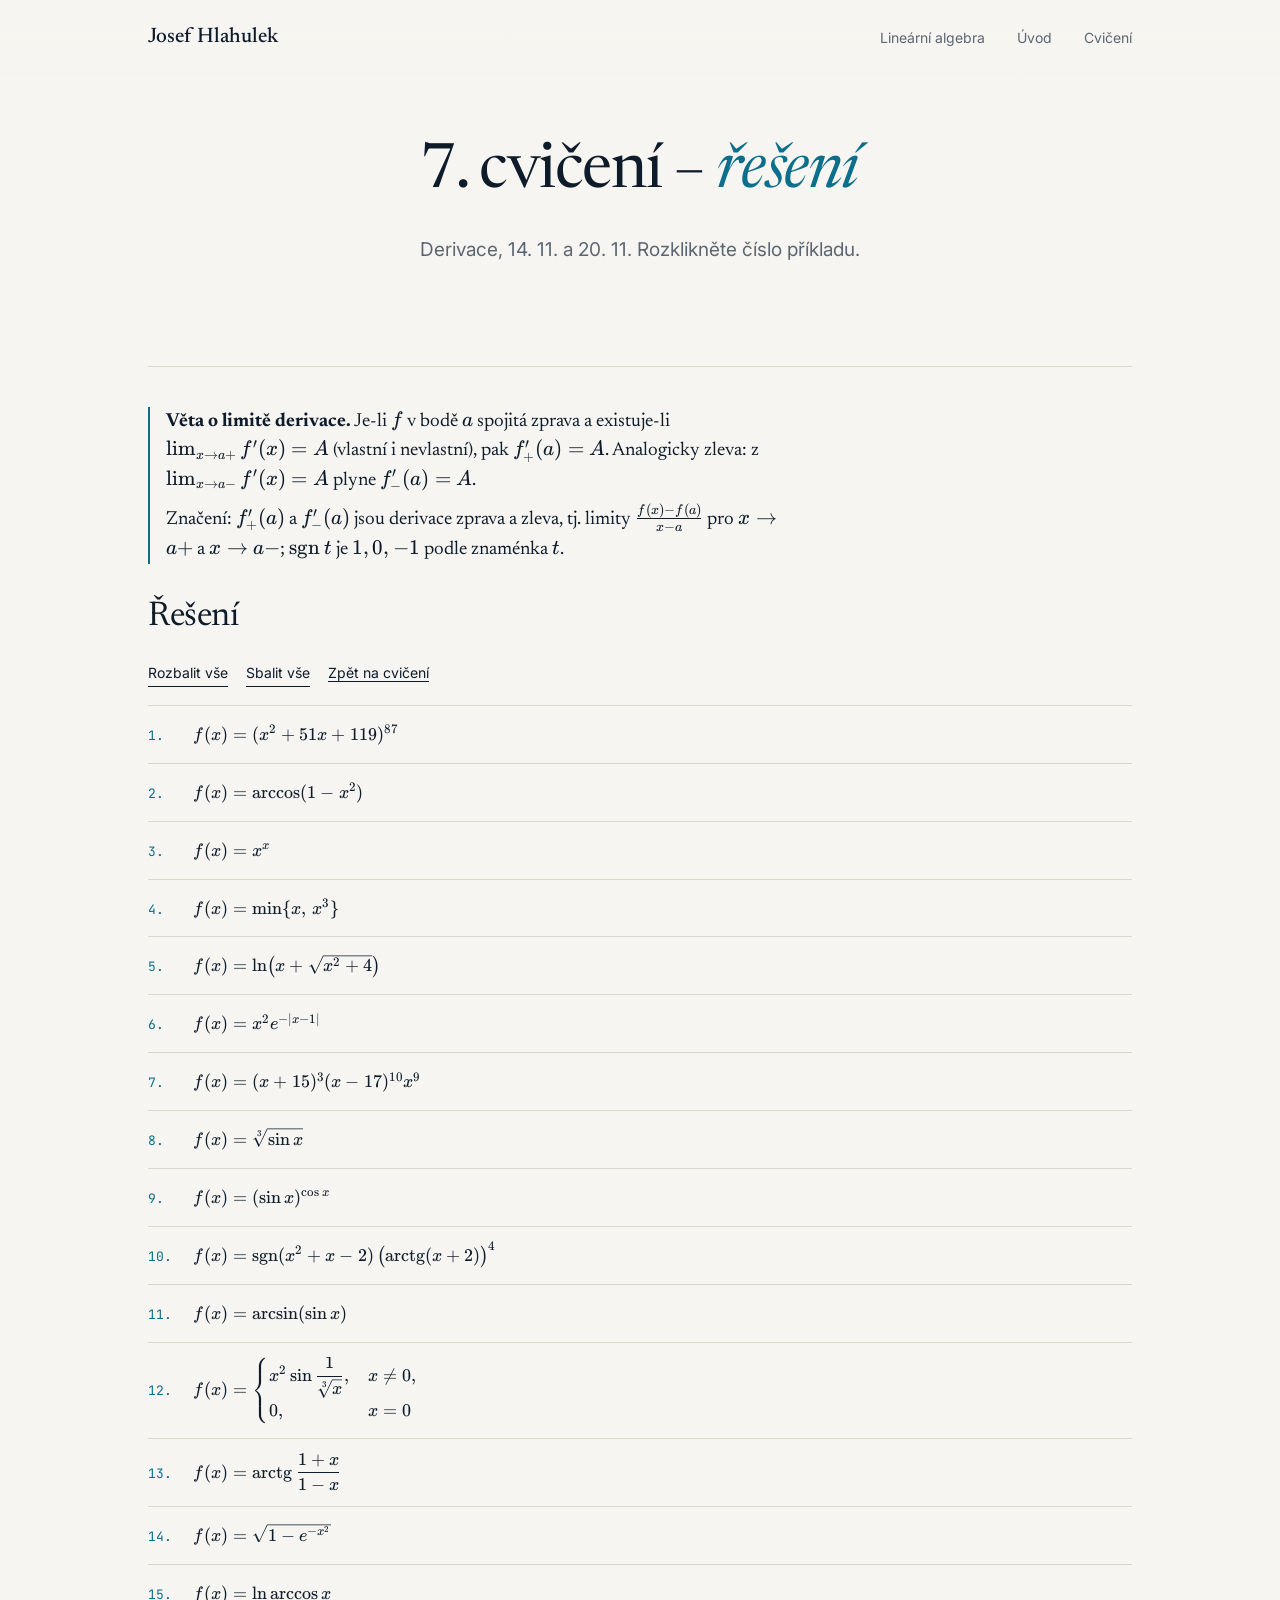
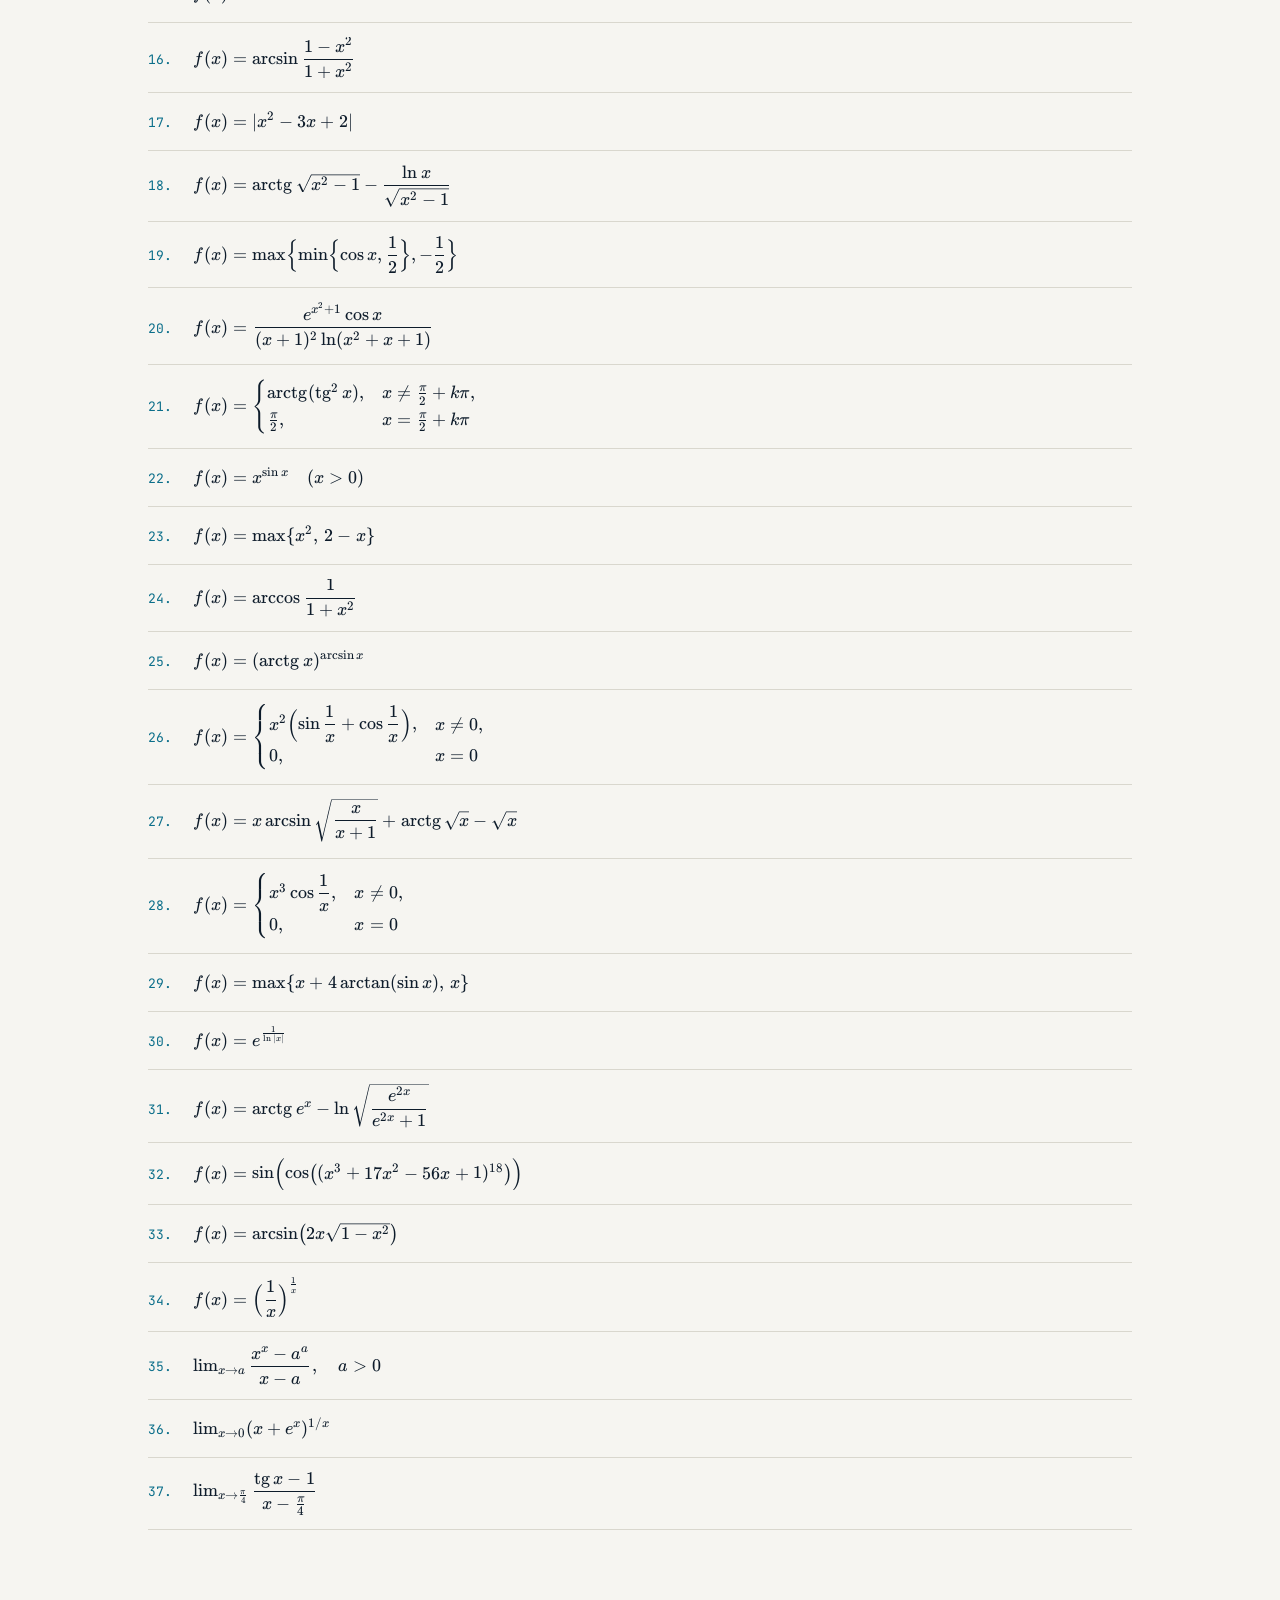
==== commit f1aab703: "7. cvičení: odstraněn přepsaný algoritmus ze stránky řešení Co-Authored-By: Claude Sonnet 5.5 <norep" ====
--- a/cviceni-7-reseni.html
+++ b/cviceni-7-reseni.html
@@ -56,14 +56,6 @@
 
   <main class="wrap">
     <div style="padding: 40px 0 70px; border-top: 1px solid var(--line);">
-      <h2 class="sec">Algoritmus</h2>
-      <ol class="alg">
-        <li>Určíme definiční obor $D_f$. Na této množině pak hledáme derivaci.</li>
-        <li>Zderivujeme mechanicky tam, kde to lze (na otevřených intervalech).</li>
-        <li>Prokontrolujeme podmínky derivování: krajní body definičního oboru, zlomky, místa, kde se láme předpis, a identifikujeme problémové body (časté: $\arcsin t$, $\arccos t$, $\operatorname{sgn}t$, $|t|$, $\max$, $\min$, odmocniny, funkce zadané „vidličkou“).</li>
-        <li>V problémových bodech najdeme derivaci z definice nebo z věty o limitě derivace. Neexistuje-li derivace, zkusíme najít alespoň jednostranné derivace.</li>
-        <li>Uděláme závěr.</li>
-      </ol>
       <div class="thm">
         <p><b>Věta o limitě derivace.</b> Je-li $f$ v bodě $a$ spojitá zprava a existuje-li $\lim_{x\to a+}f'(x)=A$ (vlastní i nevlastní), pak $f'_+(a)=A$. Analogicky zleva: z $\lim_{x\to a-}f'(x)=A$ plyne $f'_-(a)=A$.</p>
         <p>Značení: $f'_+(a)$ a $f'_-(a)$ jsou derivace zprava a zleva, tj. limity $\frac{f(x)-f(a)}{x-a}$ pro $x\to a+$ a $x\to a-$; $\operatorname{sgn}t$ je $1,0,-1$ podle znaménka $t$.</p>
@@ -72,214 +64,214 @@
       <div class="tools"><button id="openAll" type="button">Rozbalit vše</button><button id="closeAll" type="button">Sbalit vše</button><a href="cviceni.html" style="border-bottom:1px solid var(--ink)">Zpět na cvičení</a></div>
 <details class="sol"><summary><span class="no">1.</span> <span class="fm">$f(x)=(x^2+51x+119)^{87}$</span></summary><div class="body">
 <p><b>1. Definiční obor.</b> Polynom: $D_f=\mathbb R$.</p>
-<p><b>2. Derivace tam, kde to jde.</b> Řetězové pravidlo: $f'(x)=87\,(x^2+51x+119)^{86}(2x+51)$.</p>
+<p><b>2. Derivace na otevřených intervalech.</b> Řetězové pravidlo: $f'(x)=87\,(x^2+51x+119)^{86}(2x+51)$.</p>
 <p><b>5. Závěr.</b> $f'(x)=87\,(x^2+51x+119)^{86}(2x+51)$ pro každé $x\in\mathbb R$.</p>
 </div></details>
 <details class="sol"><summary><span class="no">2.</span> <span class="fm">$f(x)=\arccos(1-x^2)$</span></summary><div class="body">
 <p><b>1. Definiční obor.</b> $\arccos$ je definován pro argument z $\langle-1,1\rangle$: $|1-x^2|\le1\iff x^2\le2$, tedy $D_f=\langle-\sqrt2,\sqrt2\rangle$.</p>
-<p><b>2. Derivace tam, kde to jde.</b> Derivaci $\arccos t$ máme jen pro $t\in(-1,1)$, tj. $1-x^2\in(-1,1)\iff x\in(-\sqrt2,\sqrt2),\ x\ne0$. Tam $f'(x)=\dfrac{-1}{\sqrt{1-(1-x^2)^2}}\cdot(-2x)=\dfrac{2x}{\sqrt{2x^2-x^4}}=\dfrac{2x}{|x|\sqrt{2-x^2}}=\dfrac{2\operatorname{sgn}x}{\sqrt{2-x^2}}$.</p>
-<p><b>3. Problémové body.</b> $x=0$ (argument je $1$, kraj definičního oboru $\arccos$) a krajní body $\pm\sqrt2$.</p>
-<p><b>4. Derivace v problémových bodech.</b> $f$ je v $0$ spojitá a $\lim_{x\to0\pm}f'(x)=\pm\sqrt2$, podle věty o limitě derivace $f'_+(0)=\sqrt2$, $f'_-(0)=-\sqrt2$. V krajních bodech: $f'_-(\sqrt2)=\lim_{x\to\sqrt2-}\frac{2}{\sqrt{2-x^2}}=+\infty$, $f'_+(-\sqrt2)=-\infty$.</p>
+<p><b>2. Derivace na otevřených intervalech.</b> Derivaci $\arccos t$ máme jen pro $t\in(-1,1)$, tj. $1-x^2\in(-1,1)\iff x\in(-\sqrt2,\sqrt2),\ x\ne0$. Tam $f'(x)=\dfrac{-1}{\sqrt{1-(1-x^2)^2}}\cdot(-2x)=\dfrac{2x}{\sqrt{2x^2-x^4}}=\dfrac{2x}{|x|\sqrt{2-x^2}}=\dfrac{2\operatorname{sgn}x}{\sqrt{2-x^2}}$.</p>
+<p><b>3. Podezřelé body.</b> $x=0$ (argument je $1$, kraj definičního oboru $\arccos$) a krajní body $\pm\sqrt2$.</p>
+<p><b>4. Derivace v podezřelých bodech.</b> $f$ je v $0$ spojitá a $\lim_{x\to0\pm}f'(x)=\pm\sqrt2$, podle věty o limitě derivace $f'_+(0)=\sqrt2$, $f'_-(0)=-\sqrt2$. V krajních bodech: $f'_-(\sqrt2)=\lim_{x\to\sqrt2-}\frac{2}{\sqrt{2-x^2}}=+\infty$, $f'_+(-\sqrt2)=-\infty$.</p>
 <p><b>5. Závěr.</b> $f'(x)=\dfrac{2\operatorname{sgn}x}{\sqrt{2-x^2}}$ na $(-\sqrt2,\sqrt2)\setminus\{0\}$; v $0$ derivace neexistuje (jednostranné jsou $\pm\sqrt2$).</p>
 </div></details>
 <details class="sol"><summary><span class="no">3.</span> <span class="fm">$f(x)=x^x$</span></summary><div class="body">
 <p><b>1. Definiční obor.</b> Obecná mocnina $x^x=e^{x\ln x}$ vyžaduje $x&gt;0$: $D_f=(0,\infty)$.</p>
-<p><b>2. Derivace tam, kde to jde.</b> $f(x)=e^{x\ln x}$, tedy $f'(x)=e^{x\ln x}(\ln x+1)=x^x(\ln x+1)$.</p>
+<p><b>2. Derivace na otevřených intervalech.</b> $f(x)=e^{x\ln x}$, tedy $f'(x)=e^{x\ln x}(\ln x+1)=x^x(\ln x+1)$.</p>
 <p><b>5. Závěr.</b> $f'(x)=x^x(\ln x+1)$ pro každé $x&gt;0$.</p>
 </div></details>
 <details class="sol"><summary><span class="no">4.</span> <span class="fm">$f(x)=\min\{x,\,x^3\}$</span></summary><div class="body">
 <p><b>1. Definiční obor.</b> $D_f=\mathbb R$.</p>
-<p><b>2. Derivace tam, kde to jde.</b> Porovnáme: $x^3-x=x(x-1)(x+1)\ge0\iff x\in\langle-1,0\rangle\cup\langle1,\infty)$. Tam je $f(x)=x$, jinak ($x\in(-\infty,-1\rangle\cup\langle0,1\rangle$) je $f(x)=x^3$. Na otevřených intervalech: $f'=3x^2$ na $(-\infty,-1)\cup(0,1)$ a $f'=1$ na $(-1,0)\cup(1,\infty)$.</p>
-<p><b>3. Problémové body.</b> Body, kde se předpis láme: $-1,\ 0,\ 1$.</p>
-<p><b>4. Derivace v problémových bodech.</b> $f$ je spojitá, tak z jednostranných limit $f'$: v $-1$ je $f'_-=3$, $f'_+=1$; v $0$ je $f'_-=1$, $f'_+=0$; v $1$ je $f'_-=3$, $f'_+=1$.</p>
+<p><b>2. Derivace na otevřených intervalech.</b> Porovnáme: $x^3-x=x(x-1)(x+1)\ge0\iff x\in\langle-1,0\rangle\cup\langle1,\infty)$. Tam je $f(x)=x$, jinak ($x\in(-\infty,-1\rangle\cup\langle0,1\rangle$) je $f(x)=x^3$. Na otevřených intervalech: $f'=3x^2$ na $(-\infty,-1)\cup(0,1)$ a $f'=1$ na $(-1,0)\cup(1,\infty)$.</p>
+<p><b>3. Podezřelé body.</b> Body, kde se předpis láme: $-1,\ 0,\ 1$.</p>
+<p><b>4. Derivace v podezřelých bodech.</b> $f$ je spojitá, tak z jednostranných limit $f'$: v $-1$ je $f'_-=3$, $f'_+=1$; v $0$ je $f'_-=1$, $f'_+=0$; v $1$ je $f'_-=3$, $f'_+=1$.</p>
 <p><b>5. Závěr.</b> $f'$ existuje na $\mathbb R\setminus\{-1,0,1\}$ ($3x^2$ resp. $1$ podle výše); v bodech $-1,0,1$ derivace neexistuje.</p>
 </div></details>
 <details class="sol"><summary><span class="no">5.</span> <span class="fm">$f(x)=\ln\bigl(x+\sqrt{x^2+4}\bigr)$</span></summary><div class="body">
 <p><b>1. Definiční obor.</b> Protože $\sqrt{x^2+4}&gt;|x|$, je $x+\sqrt{x^2+4}&gt;0$ pro všechna $x$: $D_f=\mathbb R$.</p>
-<p><b>2. Derivace tam, kde to jde.</b> $f'(x)=\dfrac{1+\frac{x}{\sqrt{x^2+4}}}{x+\sqrt{x^2+4}}=\dfrac{\frac{\sqrt{x^2+4}+x}{\sqrt{x^2+4}}}{x+\sqrt{x^2+4}}=\dfrac1{\sqrt{x^2+4}}$.</p>
+<p><b>2. Derivace na otevřených intervalech.</b> $f'(x)=\dfrac{1+\frac{x}{\sqrt{x^2+4}}}{x+\sqrt{x^2+4}}=\dfrac{\frac{\sqrt{x^2+4}+x}{\sqrt{x^2+4}}}{x+\sqrt{x^2+4}}=\dfrac1{\sqrt{x^2+4}}$.</p>
 <p><b>5. Závěr.</b> $f'(x)=\dfrac1{\sqrt{x^2+4}}$ pro každé $x\in\mathbb R$.</p>
 </div></details>
 <details class="sol"><summary><span class="no">6.</span> <span class="fm">$f(x)=x^2e^{-|x-1|}$</span></summary><div class="body">
 <p><b>1. Definiční obor.</b> $D_f=\mathbb R$.</p>
-<p><b>2. Derivace tam, kde to jde.</b> Pro $x&gt;1$ je $|x-1|=x-1$, $f(x)=x^2e^{1-x}$, $f'(x)=e^{1-x}(2x-x^2)$. Pro $x&lt;1$ je $f(x)=x^2e^{x-1}$, $f'(x)=e^{x-1}(2x+x^2)$.</p>
-<p><b>3. Problémové body.</b> Bod $x=1$ (zde se láme absolutní hodnota).</p>
-<p><b>4. Derivace v problémových bodech.</b> $f$ je v $1$ spojitá, $\lim_{x\to1+}f'(x)=1\cdot(2-1)=1$, $\lim_{x\to1-}f'(x)=1\cdot(2+1)=3$. Podle věty o limitě derivace $f'_+(1)=1$, $f'_-(1)=3$.</p>
+<p><b>2. Derivace na otevřených intervalech.</b> Pro $x&gt;1$ je $|x-1|=x-1$, $f(x)=x^2e^{1-x}$, $f'(x)=e^{1-x}(2x-x^2)$. Pro $x&lt;1$ je $f(x)=x^2e^{x-1}$, $f'(x)=e^{x-1}(2x+x^2)$.</p>
+<p><b>3. Podezřelé body.</b> Bod $x=1$ (zde se láme absolutní hodnota).</p>
+<p><b>4. Derivace v podezřelých bodech.</b> $f$ je v $1$ spojitá, $\lim_{x\to1+}f'(x)=1\cdot(2-1)=1$, $\lim_{x\to1-}f'(x)=1\cdot(2+1)=3$. Podle věty o limitě derivace $f'_+(1)=1$, $f'_-(1)=3$.</p>
 <p><b>5. Závěr.</b> $f'(x)=e^{1-x}(2x-x^2)$ pro $x&gt;1$, $f'(x)=e^{x-1}(2x+x^2)$ pro $x&lt;1$; v $1$ derivace neexistuje.</p>
 </div></details>
 <details class="sol"><summary><span class="no">7.</span> <span class="fm">$f(x)=(x+15)^3(x-17)^{10}x^9$</span></summary><div class="body">
 <p><b>1. Definiční obor.</b> Polynom: $D_f=\mathbb R$.</p>
-<p><b>2. Derivace tam, kde to jde.</b> Součinové pravidlo, vytkneme společné mocniny: $f'(x)=(x+15)^2(x-17)^9x^8\bigl[3x(x-17)+10x(x+15)+9(x+15)(x-17)\bigr]=(x+15)^2(x-17)^9x^8\,(22x^2+81x-2295)$.</p>
+<p><b>2. Derivace na otevřených intervalech.</b> Součinové pravidlo, vytkneme společné mocniny: $f'(x)=(x+15)^2(x-17)^9x^8\bigl[3x(x-17)+10x(x+15)+9(x+15)(x-17)\bigr]=(x+15)^2(x-17)^9x^8\,(22x^2+81x-2295)$.</p>
 <p><b>5. Závěr.</b> $f'(x)=(x+15)^2(x-17)^9x^8\,(22x^2+81x-2295)$ pro každé $x\in\mathbb R$.</p>
 </div></details>
 <details class="sol"><summary><span class="no">8.</span> <span class="fm">$f(x)=\sqrt[3]{\sin x}$</span></summary><div class="body">
 <p><b>1. Definiční obor.</b> Třetí odmocnina je definovaná na celém $\mathbb R$: $D_f=\mathbb R$.</p>
-<p><b>2. Derivace tam, kde to jde.</b> $f(x)=(\sin x)^{1/3}$, pro $\sin x\ne0$ je $f'(x)=\dfrac{\cos x}{3\,(\sin x)^{2/3}}$.</p>
-<p><b>3. Problémové body.</b> Body $x=k\pi$, $k\in\mathbb Z$ (tam je $\sin x=0$ a třetí odmocnina nemá vlastní derivaci).</p>
-<p><b>4. Derivace v problémových bodech.</b> $\dfrac{f(x)-f(k\pi)}{x-k\pi}=\dfrac{\sqrt[3]{\sin x}}{x-k\pi}$. Protože $\sin x\sim(-1)^k(x-k\pi)$, je tento podíl $\sim(-1)^k\,|x-k\pi|^{-2/3}\to(-1)^k\cdot\infty$ z obou stran.</p>
+<p><b>2. Derivace na otevřených intervalech.</b> $f(x)=(\sin x)^{1/3}$, pro $\sin x\ne0$ je $f'(x)=\dfrac{\cos x}{3\,(\sin x)^{2/3}}$.</p>
+<p><b>3. Podezřelé body.</b> Body $x=k\pi$, $k\in\mathbb Z$ (tam je $\sin x=0$ a třetí odmocnina nemá vlastní derivaci).</p>
+<p><b>4. Derivace v podezřelých bodech.</b> $\dfrac{f(x)-f(k\pi)}{x-k\pi}=\dfrac{\sqrt[3]{\sin x}}{x-k\pi}$. Protože $\sin x\sim(-1)^k(x-k\pi)$, je tento podíl $\sim(-1)^k\,|x-k\pi|^{-2/3}\to(-1)^k\cdot\infty$ z obou stran.</p>
 <p><b>5. Závěr.</b> $f'(x)=\dfrac{\cos x}{3(\sin x)^{2/3}}$ pro $x\ne k\pi$; v $x=k\pi$ vlastní derivace neexistuje (nevlastní derivace je $(-1)^k\cdot\infty$).</p>
 </div></details>
 <details class="sol"><summary><span class="no">9.</span> <span class="fm">$f(x)=(\sin x)^{\cos x}$</span></summary><div class="body">
 <p><b>1. Definiční obor.</b> $f(x)=e^{\cos x\ln\sin x}$, potřebujeme $\sin x&gt;0$: $D_f=\bigcup_{k\in\mathbb Z}(2k\pi,(2k+1)\pi)$.</p>
-<p><b>2. Derivace tam, kde to jde.</b> $f'(x)=(\sin x)^{\cos x}\Bigl(-\sin x\,\ln\sin x+\dfrac{\cos^2x}{\sin x}\Bigr)$ na každém z těchto otevřených intervalů.</p>
+<p><b>2. Derivace na otevřených intervalech.</b> $f'(x)=(\sin x)^{\cos x}\Bigl(-\sin x\,\ln\sin x+\dfrac{\cos^2x}{\sin x}\Bigr)$ na každém z těchto otevřených intervalů.</p>
 <p><b>5. Závěr.</b> $f'(x)=(\sin x)^{\cos x}\bigl(-\sin x\ln\sin x+\frac{\cos^2x}{\sin x}\bigr)$ pro každé $x\in D_f$.</p>
 </div></details>
 <details class="sol"><summary><span class="no">10.</span> <span class="fm">$f(x)=\operatorname{sgn}(x^2+x-2)\,\bigl(\operatorname{arctg}(x+2)\bigr)^4$</span></summary><div class="body">
 <p><b>1. Definiční obor.</b> $D_f=\mathbb R$. Platí $x^2+x-2=(x+2)(x-1)$.</p>
-<p><b>2. Derivace tam, kde to jde.</b> Pro $x\ne-2,1$ je $\operatorname{sgn}$ konstantní ($+1$ na $(-\infty,-2)\cup(1,\infty)$, $-1$ na $(-2,1)$), tedy $f'(x)=\operatorname{sgn}\bigl((x+2)(x-1)\bigr)\dfrac{4\operatorname{arctg}^3(x+2)}{1+(x+2)^2}$.</p>
-<p><b>3. Problémové body.</b> Body $x=-2$ a $x=1$ (tam se mění znaménko, $\operatorname{sgn}0=0$).</p>
-<p><b>4. Derivace v problémových bodech.</b> V $-2$: $f(-2)=0$ a $\left|\dfrac{f(x)}{x+2}\right|=\dfrac{\operatorname{arctg}^4(x+2)}{|x+2|}\to0$, tedy $f'(-2)=0$. V $1$: $f(1)=0$, ale $\lim_{x\to1\pm}f(x)=\pm\operatorname{arctg}^43\ne0$, $f$ není v $1$ spojitá, vlastní derivace neexistuje (diferenční podíl jde z obou stran k $+\infty$, jde jen o nevlastní derivaci).</p>
+<p><b>2. Derivace na otevřených intervalech.</b> Pro $x\ne-2,1$ je $\operatorname{sgn}$ konstantní ($+1$ na $(-\infty,-2)\cup(1,\infty)$, $-1$ na $(-2,1)$), tedy $f'(x)=\operatorname{sgn}\bigl((x+2)(x-1)\bigr)\dfrac{4\operatorname{arctg}^3(x+2)}{1+(x+2)^2}$.</p>
+<p><b>3. Podezřelé body.</b> Body $x=-2$ a $x=1$ (tam se mění znaménko, $\operatorname{sgn}0=0$).</p>
+<p><b>4. Derivace v podezřelých bodech.</b> V $-2$: $f(-2)=0$ a $\left|\dfrac{f(x)}{x+2}\right|=\dfrac{\operatorname{arctg}^4(x+2)}{|x+2|}\to0$, tedy $f'(-2)=0$. V $1$: $f(1)=0$, ale $\lim_{x\to1\pm}f(x)=\pm\operatorname{arctg}^43\ne0$, $f$ není v $1$ spojitá, vlastní derivace neexistuje (diferenční podíl jde z obou stran k $+\infty$, jde jen o nevlastní derivaci).</p>
 <p><b>5. Závěr.</b> $f'(-2)=0$, $f'(x)=\operatorname{sgn}(x^2+x-2)\frac{4\operatorname{arctg}^3(x+2)}{1+(x+2)^2}$ pro $x\ne-2,1$; v $1$ vlastní derivace neexistuje.</p>
 </div></details>
 <details class="sol"><summary><span class="no">11.</span> <span class="fm">$f(x)=\arcsin(\sin x)$</span></summary><div class="body">
 <p><b>1. Definiční obor.</b> $D_f=\mathbb R$.</p>
-<p><b>2. Derivace tam, kde to jde.</b> Pro $|\sin x|&lt;1$, tj. $x\ne\frac\pi2+k\pi$: $f'(x)=\dfrac{\cos x}{\sqrt{1-\sin^2x}}=\dfrac{\cos x}{|\cos x|}=\operatorname{sgn}(\cos x)$.</p>
-<p><b>3. Problémové body.</b> Body $x=\frac\pi2+k\pi$, $k\in\mathbb Z$ (argument arcsin je $\pm1$).</p>
-<p><b>4. Derivace v problémových bodech.</b> $f$ je spojitá. V $x=\frac\pi2+2k\pi$: $\cos x&gt;0$ zleva, $&lt;0$ zprava, tedy $f'_-=1$, $f'_+=-1$; v $x=\frac{3\pi}2+2k\pi$ naopak $f'_-=-1$, $f'_+=1$ (věta o limitě derivace).</p>
+<p><b>2. Derivace na otevřených intervalech.</b> Pro $|\sin x|&lt;1$, tj. $x\ne\frac\pi2+k\pi$: $f'(x)=\dfrac{\cos x}{\sqrt{1-\sin^2x}}=\dfrac{\cos x}{|\cos x|}=\operatorname{sgn}(\cos x)$.</p>
+<p><b>3. Podezřelé body.</b> Body $x=\frac\pi2+k\pi$, $k\in\mathbb Z$ (argument arcsin je $\pm1$).</p>
+<p><b>4. Derivace v podezřelých bodech.</b> $f$ je spojitá. V $x=\frac\pi2+2k\pi$: $\cos x&gt;0$ zleva, $&lt;0$ zprava, tedy $f'_-=1$, $f'_+=-1$; v $x=\frac{3\pi}2+2k\pi$ naopak $f'_-=-1$, $f'_+=1$ (věta o limitě derivace).</p>
 <p><b>5. Závěr.</b> $f'(x)=\operatorname{sgn}(\cos x)$ pro $x\ne\frac\pi2+k\pi$; v bodech $\frac\pi2+k\pi$ derivace neexistuje (jednostranné jsou $\pm1$). Graf je „pila“.</p>
 </div></details>
 <details class="sol"><summary><span class="no">12.</span> <span class="fm">$f(x)=\begin{cases}x^2\sin\dfrac1{\sqrt[3]{x}}, &amp; x\ne0,\\ 0, &amp; x=0\end{cases}$</span></summary><div class="body">
 <p><b>1. Definiční obor.</b> $D_f=\mathbb R$.</p>
-<p><b>2. Derivace tam, kde to jde.</b> Pro $x\ne0$: $f'(x)=2x\sin x^{-1/3}+x^2\cos x^{-1/3}\cdot\bigl(-\tfrac13x^{-4/3}\bigr)=2x\sin x^{-1/3}-\tfrac13x^{2/3}\cos x^{-1/3}$.</p>
-<p><b>3. Problémové body.</b> Bod $x=0$ (kde se mění předpis).</p>
-<p><b>4. Derivace v problémových bodech.</b> Z definice: $\dfrac{f(x)-f(0)}{x-0}=x\sin x^{-1/3}$, a protože $|\sin|\le1$, je limita $0$ (omezená krát nula). Tedy $f'(0)=0$.</p>
+<p><b>2. Derivace na otevřených intervalech.</b> Pro $x\ne0$: $f'(x)=2x\sin x^{-1/3}+x^2\cos x^{-1/3}\cdot\bigl(-\tfrac13x^{-4/3}\bigr)=2x\sin x^{-1/3}-\tfrac13x^{2/3}\cos x^{-1/3}$.</p>
+<p><b>3. Podezřelé body.</b> Bod $x=0$ (kde se mění předpis).</p>
+<p><b>4. Derivace v podezřelých bodech.</b> Z definice: $\dfrac{f(x)-f(0)}{x-0}=x\sin x^{-1/3}$, a protože $|\sin|\le1$, je limita $0$ (omezená krát nula). Tedy $f'(0)=0$.</p>
 <p><b>5. Závěr.</b> $f'(x)=2x\sin x^{-1/3}-\frac13x^{2/3}\cos x^{-1/3}$ pro $x\ne0$, $f'(0)=0$.</p>
 </div></details>
 <details class="sol"><summary><span class="no">13.</span> <span class="fm">$f(x)=\operatorname{arctg}\dfrac{1+x}{1-x}$</span></summary><div class="body">
 <p><b>1. Definiční obor.</b> Jmenovatel: $D_f=\mathbb R\setminus\{1\}$.</p>
-<p><b>2. Derivace tam, kde to jde.</b> $f'(x)=\dfrac{1}{1+\left(\frac{1+x}{1-x}\right)^2}\cdot\dfrac{2}{(1-x)^2}=\dfrac{2}{(1-x)^2+(1+x)^2}=\dfrac{1}{1+x^2}$.</p>
+<p><b>2. Derivace na otevřených intervalech.</b> $f'(x)=\dfrac{1}{1+\left(\frac{1+x}{1-x}\right)^2}\cdot\dfrac{2}{(1-x)^2}=\dfrac{2}{(1-x)^2+(1+x)^2}=\dfrac{1}{1+x^2}$.</p>
 <p><b>5. Závěr.</b> $f'(x)=\dfrac1{1+x^2}$ pro každé $x\in D_f$ (bod $1$ do $D_f$ nepatří; $f$ se na obou intervalech liší od $\operatorname{arctg}x$ o konstantu).</p>
 </div></details>
 <details class="sol"><summary><span class="no">14.</span> <span class="fm">$f(x)=\sqrt{1-e^{-x^2}}$</span></summary><div class="body">
 <p><b>1. Definiční obor.</b> $e^{-x^2}\le1$, tedy $1-e^{-x^2}\ge0$ vždy: $D_f=\mathbb R$.</p>
-<p><b>2. Derivace tam, kde to jde.</b> Pro $1-e^{-x^2}&gt;0$, tj. $x\ne0$: $f'(x)=\dfrac{2xe^{-x^2}}{2\sqrt{1-e^{-x^2}}}=\dfrac{xe^{-x^2}}{\sqrt{1-e^{-x^2}}}$.</p>
-<p><b>3. Problémové body.</b> Bod $x=0$ (odmocnina z nuly).</p>
-<p><b>4. Derivace v problémových bodech.</b> $\dfrac{f(x)-f(0)}{x}=\dfrac{\sqrt{1-e^{-x^2}}}{x}=\dfrac{|x|}{x}\sqrt{\dfrac{1-e^{-x^2}}{x^2}}\to\pm1$ pro $x\to0\pm$, protože $\frac{1-e^{-x^2}}{x^2}\to1$ (elementární limita). Tedy $f'_+(0)=1$, $f'_-(0)=-1$.</p>
+<p><b>2. Derivace na otevřených intervalech.</b> Pro $1-e^{-x^2}&gt;0$, tj. $x\ne0$: $f'(x)=\dfrac{2xe^{-x^2}}{2\sqrt{1-e^{-x^2}}}=\dfrac{xe^{-x^2}}{\sqrt{1-e^{-x^2}}}$.</p>
+<p><b>3. Podezřelé body.</b> Bod $x=0$ (odmocnina z nuly).</p>
+<p><b>4. Derivace v podezřelých bodech.</b> $\dfrac{f(x)-f(0)}{x}=\dfrac{\sqrt{1-e^{-x^2}}}{x}=\dfrac{|x|}{x}\sqrt{\dfrac{1-e^{-x^2}}{x^2}}\to\pm1$ pro $x\to0\pm$, protože $\frac{1-e^{-x^2}}{x^2}\to1$ (elementární limita). Tedy $f'_+(0)=1$, $f'_-(0)=-1$.</p>
 <p><b>5. Závěr.</b> $f'(x)=\dfrac{xe^{-x^2}}{\sqrt{1-e^{-x^2}}}$ pro $x\ne0$; v $0$ derivace neexistuje (jednostranné jsou $\pm1$).</p>
 </div></details>
 <details class="sol"><summary><span class="no">15.</span> <span class="fm">$f(x)=\ln\arccos x$</span></summary><div class="body">
 <p><b>1. Definiční obor.</b> Potřebujeme $x\in\langle-1,1\rangle$ a $\arccos x&gt;0\iff x&lt;1$: $D_f=\langle-1,1)$.</p>
-<p><b>2. Derivace tam, kde to jde.</b> Na $(-1,1)$: $f'(x)=\dfrac{1}{\arccos x}\cdot\dfrac{-1}{\sqrt{1-x^2}}$.</p>
-<p><b>3. Problémové body.</b> Krajní bod $x=-1\in D_f$.</p>
-<p><b>4. Derivace v problémových bodech.</b> $f$ je v $-1$ zprava spojitá a $\lim_{x\to-1+}f'(x)=\dfrac{-1}{\pi\cdot0^+}=-\infty$, tedy $f'_+(-1)=-\infty$ (nevlastní).</p>
+<p><b>2. Derivace na otevřených intervalech.</b> Na $(-1,1)$: $f'(x)=\dfrac{1}{\arccos x}\cdot\dfrac{-1}{\sqrt{1-x^2}}$.</p>
+<p><b>3. Podezřelé body.</b> Krajní bod $x=-1\in D_f$.</p>
+<p><b>4. Derivace v podezřelých bodech.</b> $f$ je v $-1$ zprava spojitá a $\lim_{x\to-1+}f'(x)=\dfrac{-1}{\pi\cdot0^+}=-\infty$, tedy $f'_+(-1)=-\infty$ (nevlastní).</p>
 <p><b>5. Závěr.</b> $f'(x)=-\dfrac1{\arccos x\,\sqrt{1-x^2}}$ pro $x\in(-1,1)$; v $-1$ je derivace zprava $-\infty$.</p>
 </div></details>
 <details class="sol"><summary><span class="no">16.</span> <span class="fm">$f(x)=\arcsin\dfrac{1-x^2}{1+x^2}$</span></summary><div class="body">
 <p><b>1. Definiční obor.</b> Argument leží v $(-1,1\rangle$ ($=1$ pouze pro $x=0$): $D_f=\mathbb R$.</p>
-<p><b>2. Derivace tam, kde to jde.</b> Pro $x\ne0$ je argument $u\in(-1,1)$, $u'=\dfrac{-4x}{(1+x^2)^2}$, $1-u^2=\dfrac{4x^2}{(1+x^2)^2}$, tedy $f'(x)=\dfrac{-4x}{(1+x^2)^2}\cdot\dfrac{1+x^2}{2|x|}=\dfrac{-2\operatorname{sgn}x}{1+x^2}$.</p>
-<p><b>3. Problémové body.</b> Bod $x=0$ (argument je $1$).</p>
-<p><b>4. Derivace v problémových bodech.</b> $f$ je spojitá a $\lim_{x\to0\pm}f'(x)=\mp2$, tedy $f'_+(0)=-2$, $f'_-(0)=2$.</p>
+<p><b>2. Derivace na otevřených intervalech.</b> Pro $x\ne0$ je argument $u\in(-1,1)$, $u'=\dfrac{-4x}{(1+x^2)^2}$, $1-u^2=\dfrac{4x^2}{(1+x^2)^2}$, tedy $f'(x)=\dfrac{-4x}{(1+x^2)^2}\cdot\dfrac{1+x^2}{2|x|}=\dfrac{-2\operatorname{sgn}x}{1+x^2}$.</p>
+<p><b>3. Podezřelé body.</b> Bod $x=0$ (argument je $1$).</p>
+<p><b>4. Derivace v podezřelých bodech.</b> $f$ je spojitá a $\lim_{x\to0\pm}f'(x)=\mp2$, tedy $f'_+(0)=-2$, $f'_-(0)=2$.</p>
 <p><b>5. Závěr.</b> $f'(x)=\dfrac{-2\operatorname{sgn}x}{1+x^2}$ pro $x\ne0$; v $0$ derivace neexistuje (jednostranné jsou $\mp2$).</p>
 </div></details>
 <details class="sol"><summary><span class="no">17.</span> <span class="fm">$f(x)=|x^2-3x+2|$</span></summary><div class="body">
 <p><b>1. Definiční obor.</b> $D_f=\mathbb R$. Platí $x^2-3x+2=(x-1)(x-2)$.</p>
-<p><b>2. Derivace tam, kde to jde.</b> Uvnitř je záporné jen na $(1,2)$. Proto $f'(x)=2x-3$ na $(-\infty,1)\cup(2,\infty)$ a $f'(x)=-(2x-3)$ na $(1,2)$.</p>
-<p><b>3. Problémové body.</b> Body $x=1$ a $x=2$ (kde je výraz nula).</p>
-<p><b>4. Derivace v problémových bodech.</b> $f$ je spojitá. V $1$: $f'_-(1)=2-3=-1$, $f'_+(1)=-(2-3)=1$. V $2$: $f'_-(2)=-(4-3)=-1$, $f'_+(2)=4-3=1$.</p>
+<p><b>2. Derivace na otevřených intervalech.</b> Uvnitř je záporné jen na $(1,2)$. Proto $f'(x)=2x-3$ na $(-\infty,1)\cup(2,\infty)$ a $f'(x)=-(2x-3)$ na $(1,2)$.</p>
+<p><b>3. Podezřelé body.</b> Body $x=1$ a $x=2$ (kde je výraz nula).</p>
+<p><b>4. Derivace v podezřelých bodech.</b> $f$ je spojitá. V $1$: $f'_-(1)=2-3=-1$, $f'_+(1)=-(2-3)=1$. V $2$: $f'_-(2)=-(4-3)=-1$, $f'_+(2)=4-3=1$.</p>
 <p><b>5. Závěr.</b> $f'$ existuje na $\mathbb R\setminus\{1,2\}$; v $1$ a $2$ derivace neexistuje (jednostranné derivace jsou $-1$ a $1$).</p>
 </div></details>
 <details class="sol"><summary><span class="no">18.</span> <span class="fm">$f(x)=\operatorname{arctg}\sqrt{x^2-1}-\dfrac{\ln x}{\sqrt{x^2-1}}$</span></summary><div class="body">
 <p><b>1. Definiční obor.</b> $\sqrt{x^2-1}$ a jmenovatel: $x^2&gt;1$, $\ln x$: $x&gt;0$. Tedy $D_f=(1,\infty)$.</p>
-<p><b>2. Derivace tam, kde to jde.</b> $\bigl(\operatorname{arctg}\sqrt{x^2-1}\bigr)'=\dfrac{1}{x^2}\cdot\dfrac{x}{\sqrt{x^2-1}}=\dfrac1{x\sqrt{x^2-1}}$ a $\Bigl(\dfrac{\ln x}{\sqrt{x^2-1}}\Bigr)'=\dfrac1{x\sqrt{x^2-1}}-\dfrac{x\ln x}{(x^2-1)^{3/2}}$. Rozdíl: $f'(x)=\dfrac{x\ln x}{(x^2-1)^{3/2}}$.</p>
+<p><b>2. Derivace na otevřených intervalech.</b> $\bigl(\operatorname{arctg}\sqrt{x^2-1}\bigr)'=\dfrac{1}{x^2}\cdot\dfrac{x}{\sqrt{x^2-1}}=\dfrac1{x\sqrt{x^2-1}}$ a $\Bigl(\dfrac{\ln x}{\sqrt{x^2-1}}\Bigr)'=\dfrac1{x\sqrt{x^2-1}}-\dfrac{x\ln x}{(x^2-1)^{3/2}}$. Rozdíl: $f'(x)=\dfrac{x\ln x}{(x^2-1)^{3/2}}$.</p>
 <p><b>5. Závěr.</b> $f'(x)=\dfrac{x\ln x}{(x^2-1)^{3/2}}$ pro každé $x&gt;1$.</p>
 </div></details>
 <details class="sol"><summary><span class="no">19.</span> <span class="fm">$f(x)=\max\Bigl\{\min\Bigl\{\cos x,\dfrac12\Bigr\},-\dfrac12\Bigr\}$</span></summary><div class="body">
 <p><b>1. Definiční obor.</b> $D_f=\mathbb R$. Funkce „ořízne“ $\cos x$ do pásu $\langle-\frac12,\frac12\rangle$.</p>
-<p><b>2. Derivace tam, kde to jde.</b> $f(x)=\frac12$ pro $\cos x\ge\frac12$, $f(x)=-\frac12$ pro $\cos x\le-\frac12$, jinak $f(x)=\cos x$. Na otevřených intervalech: $f'(x)=0$ pro $|\cos x|&gt;\frac12$ a $f'(x)=-\sin x$ pro $|\cos x|&lt;\frac12$.</p>
-<p><b>3. Problémové body.</b> Body $x=\pm\frac\pi3+2k\pi$ a $x=\pm\frac{2\pi}3+2k\pi$ (kde $\cos x=\pm\frac12$).</p>
-<p><b>4. Derivace v problémových bodech.</b> $f$ je spojitá. V $\frac\pi3+2k\pi$: zleva $0$, zprava $-\sin\frac\pi3=-\frac{\sqrt3}2$. V $-\frac\pi3+2k\pi$: zleva $-\sin(-\frac\pi3)=\frac{\sqrt3}2$, zprava $0$. V $\frac{2\pi}3+2k\pi$: zleva $-\frac{\sqrt3}2$, zprava $0$. V $-\frac{2\pi}3+2k\pi$: zleva $0$, zprava $\frac{\sqrt3}2$ (věta o limitě derivace).</p>
+<p><b>2. Derivace na otevřených intervalech.</b> $f(x)=\frac12$ pro $\cos x\ge\frac12$, $f(x)=-\frac12$ pro $\cos x\le-\frac12$, jinak $f(x)=\cos x$. Na otevřených intervalech: $f'(x)=0$ pro $|\cos x|&gt;\frac12$ a $f'(x)=-\sin x$ pro $|\cos x|&lt;\frac12$.</p>
+<p><b>3. Podezřelé body.</b> Body $x=\pm\frac\pi3+2k\pi$ a $x=\pm\frac{2\pi}3+2k\pi$ (kde $\cos x=\pm\frac12$).</p>
+<p><b>4. Derivace v podezřelých bodech.</b> $f$ je spojitá. V $\frac\pi3+2k\pi$: zleva $0$, zprava $-\sin\frac\pi3=-\frac{\sqrt3}2$. V $-\frac\pi3+2k\pi$: zleva $-\sin(-\frac\pi3)=\frac{\sqrt3}2$, zprava $0$. V $\frac{2\pi}3+2k\pi$: zleva $-\frac{\sqrt3}2$, zprava $0$. V $-\frac{2\pi}3+2k\pi$: zleva $0$, zprava $\frac{\sqrt3}2$ (věta o limitě derivace).</p>
 <p><b>5. Závěr.</b> $f'$ je $0$ resp. $-\sin x$ podle výše; v bodech $\pm\frac\pi3+2k\pi$, $\pm\frac{2\pi}3+2k\pi$ derivace neexistuje (jednostranné jsou $0$ a $\pm\frac{\sqrt3}2$).</p>
 </div></details>
 <details class="sol"><summary><span class="no">20.</span> <span class="fm">$f(x)=\dfrac{e^{x^2+1}\cos x}{(x+1)^2\ln(x^2+x+1)}$</span></summary><div class="body">
 <p><b>1. Definiční obor.</b> Jmenovatel nulový pro $x=-1$ a pro $\ln(x^2+x+1)=0\iff x^2+x=0\iff x\in\{-1,0\}$. Argument logaritmu je vždy kladný. $D_f=\mathbb R\setminus\{-1,0\}$.</p>
-<p><b>2. Derivace tam, kde to jde.</b> Podílové pravidlo s $u=e^{x^2+1}\cos x$, $v=(x+1)^2\ln(x^2+x+1)$: $u'=e^{x^2+1}(2x\cos x-\sin x)$, $v'=2(x+1)\ln(x^2+x+1)+\dfrac{(x+1)^2(2x+1)}{x^2+x+1}$, $f'=\dfrac{u'v-uv'}{v^2}$.</p>
+<p><b>2. Derivace na otevřených intervalech.</b> Podílové pravidlo s $u=e^{x^2+1}\cos x$, $v=(x+1)^2\ln(x^2+x+1)$: $u'=e^{x^2+1}(2x\cos x-\sin x)$, $v'=2(x+1)\ln(x^2+x+1)+\dfrac{(x+1)^2(2x+1)}{x^2+x+1}$, $f'=\dfrac{u'v-uv'}{v^2}$.</p>
 <p><b>5. Závěr.</b> $f'=\dfrac{u'v-uv'}{v^2}$ pro každé $x\in D_f$ (pro $\cos x\ne0$ lze psát $f'=f\cdot\bigl[2x-\operatorname{tg}x-\frac2{x+1}-\frac{2x+1}{(x^2+x+1)\ln(x^2+x+1)}\bigr]$).</p>
 </div></details>
 <details class="sol"><summary><span class="no">21.</span> <span class="fm">$f(x)=\begin{cases}\operatorname{arctg}(\operatorname{tg}^2x), &amp; x\ne\frac\pi2+k\pi,\\ \frac\pi2, &amp; x=\frac\pi2+k\pi\end{cases}$</span></summary><div class="body">
 <p><b>1. Definiční obor.</b> $D_f=\mathbb R$ (v bodech $\frac\pi2+k\pi$ je funkce dodefinována).</p>
-<p><b>2. Derivace tam, kde to jde.</b> Pro $x\ne\frac\pi2+k\pi$ s $t=\operatorname{tg}x$: $f'(x)=\dfrac{1}{1+\operatorname{tg}^4x}\cdot\dfrac{2\operatorname{tg}x}{\cos^2x}=\dfrac{2\operatorname{tg}x\,(1+\operatorname{tg}^2x)}{1+\operatorname{tg}^4x}$.</p>
-<p><b>3. Problémové body.</b> Body $x=\frac\pi2+k\pi$.</p>
-<p><b>4. Derivace v problémových bodech.</b> Spojitost: $\lim_{x\to\frac\pi2}\operatorname{arctg}(\operatorname{tg}^2x)=\frac\pi2=f(\tfrac\pi2)$, $f$ je spojitá. Dále $\left|f'(x)\right|\sim\dfrac{2\,|t|^3}{t^4}\to0$ pro $|t|=|\operatorname{tg}x|\to\infty$. Podle věty o limitě derivace $f'(\tfrac\pi2+k\pi)=0$.</p>
+<p><b>2. Derivace na otevřených intervalech.</b> Pro $x\ne\frac\pi2+k\pi$ s $t=\operatorname{tg}x$: $f'(x)=\dfrac{1}{1+\operatorname{tg}^4x}\cdot\dfrac{2\operatorname{tg}x}{\cos^2x}=\dfrac{2\operatorname{tg}x\,(1+\operatorname{tg}^2x)}{1+\operatorname{tg}^4x}$.</p>
+<p><b>3. Podezřelé body.</b> Body $x=\frac\pi2+k\pi$.</p>
+<p><b>4. Derivace v podezřelých bodech.</b> Spojitost: $\lim_{x\to\frac\pi2}\operatorname{arctg}(\operatorname{tg}^2x)=\frac\pi2=f(\tfrac\pi2)$, $f$ je spojitá. Dále $\left|f'(x)\right|\sim\dfrac{2\,|t|^3}{t^4}\to0$ pro $|t|=|\operatorname{tg}x|\to\infty$. Podle věty o limitě derivace $f'(\tfrac\pi2+k\pi)=0$.</p>
 <p><b>5. Závěr.</b> $f'(x)=\dfrac{2\operatorname{tg}x(1+\operatorname{tg}^2x)}{1+\operatorname{tg}^4x}$ pro $x\ne\frac\pi2+k\pi$ a $f'(\tfrac\pi2+k\pi)=0$.</p>
 </div></details>
 <details class="sol"><summary><span class="no">22.</span> <span class="fm">$f(x)=x^{\sin x}\quad(x&gt;0)$</span></summary><div class="body">
 <p><b>1. Definiční obor.</b> $f(x)=e^{\sin x\ln x}$, $D_f=(0,\infty)$.</p>
-<p><b>2. Derivace tam, kde to jde.</b> $f'(x)=x^{\sin x}\Bigl(\cos x\ln x+\dfrac{\sin x}{x}\Bigr)$.</p>
+<p><b>2. Derivace na otevřených intervalech.</b> $f'(x)=x^{\sin x}\Bigl(\cos x\ln x+\dfrac{\sin x}{x}\Bigr)$.</p>
 <p><b>5. Závěr.</b> $f'(x)=x^{\sin x}\bigl(\cos x\ln x+\frac{\sin x}{x}\bigr)$ pro každé $x&gt;0$.</p>
 </div></details>
 <details class="sol"><summary><span class="no">23.</span> <span class="fm">$f(x)=\max\{x^2,\,2-x\}$</span></summary><div class="body">
 <p><b>1. Definiční obor.</b> $D_f=\mathbb R$.</p>
-<p><b>2. Derivace tam, kde to jde.</b> $x^2\ge2-x\iff(x+2)(x-1)\ge0\iff x\le-2$ nebo $x\ge1$. Tam je $f(x)=x^2$, na $(-2,1)$ je $f(x)=2-x$. Tedy $f'=2x$ na $(-\infty,-2)\cup(1,\infty)$ a $f'=-1$ na $(-2,1)$.</p>
-<p><b>3. Problémové body.</b> Body $x=-2$ a $x=1$.</p>
-<p><b>4. Derivace v problémových bodech.</b> $f$ je spojitá. V $-2$: $f'_-=-4$, $f'_+=-1$. V $1$: $f'_-=-1$, $f'_+=2$.</p>
+<p><b>2. Derivace na otevřených intervalech.</b> $x^2\ge2-x\iff(x+2)(x-1)\ge0\iff x\le-2$ nebo $x\ge1$. Tam je $f(x)=x^2$, na $(-2,1)$ je $f(x)=2-x$. Tedy $f'=2x$ na $(-\infty,-2)\cup(1,\infty)$ a $f'=-1$ na $(-2,1)$.</p>
+<p><b>3. Podezřelé body.</b> Body $x=-2$ a $x=1$.</p>
+<p><b>4. Derivace v podezřelých bodech.</b> $f$ je spojitá. V $-2$: $f'_-=-4$, $f'_+=-1$. V $1$: $f'_-=-1$, $f'_+=2$.</p>
 <p><b>5. Závěr.</b> $f'$ existuje na $\mathbb R\setminus\{-2,1\}$; v $-2$ a $1$ derivace neexistuje.</p>
 </div></details>
 <details class="sol"><summary><span class="no">24.</span> <span class="fm">$f(x)=\arccos\dfrac1{1+x^2}$</span></summary><div class="body">
 <p><b>1. Definiční obor.</b> Argument leží v $(0,1\rangle$ ($=1$ pouze pro $x=0$): $D_f=\mathbb R$.</p>
-<p><b>2. Derivace tam, kde to jde.</b> Pro $x\ne0$: $u=\frac1{1+x^2}$, $u'=\frac{-2x}{(1+x^2)^2}$, $1-u^2=\frac{x^2(x^2+2)}{(1+x^2)^2}$. Tedy $f'(x)=\dfrac{-1}{\sqrt{1-u^2}}u'=\dfrac{2x}{(1+x^2)^2}\cdot\dfrac{1+x^2}{|x|\sqrt{x^2+2}}=\dfrac{2\operatorname{sgn}x}{(1+x^2)\sqrt{x^2+2}}$.</p>
-<p><b>3. Problémové body.</b> Bod $x=0$.</p>
-<p><b>4. Derivace v problémových bodech.</b> $f$ je spojitá a $\lim_{x\to0\pm}f'(x)=\pm\dfrac{2}{\sqrt2}=\pm\sqrt2$, tedy $f'_+(0)=\sqrt2$, $f'_-(0)=-\sqrt2$.</p>
+<p><b>2. Derivace na otevřených intervalech.</b> Pro $x\ne0$: $u=\frac1{1+x^2}$, $u'=\frac{-2x}{(1+x^2)^2}$, $1-u^2=\frac{x^2(x^2+2)}{(1+x^2)^2}$. Tedy $f'(x)=\dfrac{-1}{\sqrt{1-u^2}}u'=\dfrac{2x}{(1+x^2)^2}\cdot\dfrac{1+x^2}{|x|\sqrt{x^2+2}}=\dfrac{2\operatorname{sgn}x}{(1+x^2)\sqrt{x^2+2}}$.</p>
+<p><b>3. Podezřelé body.</b> Bod $x=0$.</p>
+<p><b>4. Derivace v podezřelých bodech.</b> $f$ je spojitá a $\lim_{x\to0\pm}f'(x)=\pm\dfrac{2}{\sqrt2}=\pm\sqrt2$, tedy $f'_+(0)=\sqrt2$, $f'_-(0)=-\sqrt2$.</p>
 <p><b>5. Závěr.</b> $f'(x)=\dfrac{2\operatorname{sgn}x}{(1+x^2)\sqrt{x^2+2}}$ pro $x\ne0$; v $0$ derivace neexistuje (jednostranné jsou $\pm\sqrt2$).</p>
 </div></details>
 <details class="sol"><summary><span class="no">25.</span> <span class="fm">$f(x)=(\operatorname{arctg}x)^{\arcsin x}$</span></summary><div class="body">
 <p><b>1. Definiční obor.</b> Obecná mocnina: $\operatorname{arctg}x&gt;0\iff x&gt;0$, $\arcsin x$: $x\le1$. $D_f=(0,1\rangle$.</p>
-<p><b>2. Derivace tam, kde to jde.</b> $f(x)=e^{\arcsin x\,\ln\operatorname{arctg}x}$; na $(0,1)$: $f'(x)=(\operatorname{arctg}x)^{\arcsin x}\Bigl(\dfrac{\ln\operatorname{arctg}x}{\sqrt{1-x^2}}+\dfrac{\arcsin x}{(1+x^2)\operatorname{arctg}x}\Bigr)$.</p>
-<p><b>3. Problémové body.</b> Krajní bod $x=1\in D_f$.</p>
-<p><b>4. Derivace v problémových bodech.</b> $f$ je v $1$ zleva spojitá. Druhý sčítanec má v $1$ konečnou limitu, první $\dfrac{\ln(\pi/4)}{\sqrt{1-x^2}}\to-\infty$ (neboť $\ln\frac\pi4&lt;0$). Tedy $f'_-(1)=-\infty$.</p>
+<p><b>2. Derivace na otevřených intervalech.</b> $f(x)=e^{\arcsin x\,\ln\operatorname{arctg}x}$; na $(0,1)$: $f'(x)=(\operatorname{arctg}x)^{\arcsin x}\Bigl(\dfrac{\ln\operatorname{arctg}x}{\sqrt{1-x^2}}+\dfrac{\arcsin x}{(1+x^2)\operatorname{arctg}x}\Bigr)$.</p>
+<p><b>3. Podezřelé body.</b> Krajní bod $x=1\in D_f$.</p>
+<p><b>4. Derivace v podezřelých bodech.</b> $f$ je v $1$ zleva spojitá. Druhý sčítanec má v $1$ konečnou limitu, první $\dfrac{\ln(\pi/4)}{\sqrt{1-x^2}}\to-\infty$ (neboť $\ln\frac\pi4&lt;0$). Tedy $f'_-(1)=-\infty$.</p>
 <p><b>5. Závěr.</b> $f'$ je dáno vzorcem výše na $(0,1)$; v $1$ je derivace zleva $-\infty$.</p>
 </div></details>
 <details class="sol"><summary><span class="no">26.</span> <span class="fm">$f(x)=\begin{cases}x^2\Bigl(\sin\dfrac1x+\cos\dfrac1x\Bigr), &amp; x\ne0,\\ 0, &amp; x=0\end{cases}$</span></summary><div class="body">
 <p><b>1. Definiční obor.</b> $D_f=\mathbb R$.</p>
-<p><b>2. Derivace tam, kde to jde.</b> Pro $x\ne0$: $f'(x)=2x\Bigl(\sin\frac1x+\cos\frac1x\Bigr)+x^2\Bigl(-\dfrac{\cos\frac1x}{x^2}+\dfrac{\sin\frac1x}{x^2}\Bigr)=2x\Bigl(\sin\frac1x+\cos\frac1x\Bigr)+\sin\frac1x-\cos\frac1x$.</p>
-<p><b>3. Problémové body.</b> Bod $x=0$.</p>
-<p><b>4. Derivace v problémových bodech.</b> Z definice: $\dfrac{f(x)-f(0)}{x}=x\bigl(\sin\frac1x+\cos\frac1x\bigr)\to0$ (omezená krát nula). Tedy $f'(0)=0$. Přitom $\lim_{x\to0}f'(x)$ neexistuje ($\sin\frac1x-\cos\frac1x$ osciluje), takže $f'$ není v $0$ spojitá.</p>
+<p><b>2. Derivace na otevřených intervalech.</b> Pro $x\ne0$: $f'(x)=2x\Bigl(\sin\frac1x+\cos\frac1x\Bigr)+x^2\Bigl(-\dfrac{\cos\frac1x}{x^2}+\dfrac{\sin\frac1x}{x^2}\Bigr)=2x\Bigl(\sin\frac1x+\cos\frac1x\Bigr)+\sin\frac1x-\cos\frac1x$.</p>
+<p><b>3. Podezřelé body.</b> Bod $x=0$.</p>
+<p><b>4. Derivace v podezřelých bodech.</b> Z definice: $\dfrac{f(x)-f(0)}{x}=x\bigl(\sin\frac1x+\cos\frac1x\bigr)\to0$ (omezená krát nula). Tedy $f'(0)=0$. Přitom $\lim_{x\to0}f'(x)$ neexistuje ($\sin\frac1x-\cos\frac1x$ osciluje), takže $f'$ není v $0$ spojitá.</p>
 <p><b>5. Závěr.</b> $f'(0)=0$ a $f'(x)=2x(\sin\frac1x+\cos\frac1x)+\sin\frac1x-\cos\frac1x$ pro $x\ne0$. Derivace existuje všude, ale není spojitá v $0$.</p>
 </div></details>
 <details class="sol"><summary><span class="no">27.</span> <span class="fm">$f(x)=x\arcsin\sqrt{\dfrac{x}{x+1}}+\operatorname{arctg}\sqrt x-\sqrt x$</span></summary><div class="body">
 <p><b>1. Definiční obor.</b> $\sqrt x$: $x\ge0$; pak $\frac{x}{x+1}\in\langle0,1)$. $D_f=\langle0,\infty)$.</p>
-<p><b>2. Derivace tam, kde to jde.</b> Na $(0,\infty)$: $\Bigl(\arcsin\sqrt{\tfrac{x}{x+1}}\Bigr)'=\sqrt{x+1}\cdot\dfrac{1}{2\sqrt x\,(x+1)^{3/2}}=\dfrac{1}{2\sqrt x\,(x+1)}$, takže $f'(x)=\arcsin\sqrt{\tfrac{x}{x+1}}+\dfrac{x}{2\sqrt x\,(x+1)}+\dfrac{1}{2\sqrt x\,(1+x)}-\dfrac1{2\sqrt x}$. Protože $\dfrac{x}{2\sqrt x(x+1)}+\dfrac{1}{2\sqrt x(x+1)}=\dfrac1{2\sqrt x}$, poslední tři členy se vyruší.</p>
-<p><b>3. Problémové body.</b> Krajní bod $x=0\in D_f$.</p>
-<p><b>4. Derivace v problémových bodech.</b> $f$ je v $0$ zprava spojitá a $\lim_{x\to0+}f'(x)=\arcsin0=0$, tedy $f'_+(0)=0$.</p>
+<p><b>2. Derivace na otevřených intervalech.</b> Na $(0,\infty)$: $\Bigl(\arcsin\sqrt{\tfrac{x}{x+1}}\Bigr)'=\sqrt{x+1}\cdot\dfrac{1}{2\sqrt x\,(x+1)^{3/2}}=\dfrac{1}{2\sqrt x\,(x+1)}$, takže $f'(x)=\arcsin\sqrt{\tfrac{x}{x+1}}+\dfrac{x}{2\sqrt x\,(x+1)}+\dfrac{1}{2\sqrt x\,(1+x)}-\dfrac1{2\sqrt x}$. Protože $\dfrac{x}{2\sqrt x(x+1)}+\dfrac{1}{2\sqrt x(x+1)}=\dfrac1{2\sqrt x}$, poslední tři členy se vyruší.</p>
+<p><b>3. Podezřelé body.</b> Krajní bod $x=0\in D_f$.</p>
+<p><b>4. Derivace v podezřelých bodech.</b> $f$ je v $0$ zprava spojitá a $\lim_{x\to0+}f'(x)=\arcsin0=0$, tedy $f'_+(0)=0$.</p>
 <p><b>5. Závěr.</b> $f'(x)=\arcsin\sqrt{\dfrac{x}{x+1}}$ pro $x&gt;0$ a $f'_+(0)=0$.</p>
 </div></details>
 <details class="sol"><summary><span class="no">28.</span> <span class="fm">$f(x)=\begin{cases}x^3\cos\dfrac1x, &amp; x\ne0,\\ 0, &amp; x=0\end{cases}$</span></summary><div class="body">
 <p><b>1. Definiční obor.</b> $D_f=\mathbb R$.</p>
-<p><b>2. Derivace tam, kde to jde.</b> Pro $x\ne0$: $f'(x)=3x^2\cos\frac1x+x^3\cdot\dfrac{\sin\frac1x}{x^2}=3x^2\cos\frac1x+x\sin\frac1x$.</p>
-<p><b>3. Problémové body.</b> Bod $x=0$.</p>
-<p><b>4. Derivace v problémových bodech.</b> Z definice: $\dfrac{f(x)-f(0)}{x}=x^2\cos\frac1x\to0$, tedy $f'(0)=0$. Navíc $|f'(x)|\le3x^2+|x|\to0$, tedy $\lim_{x\to0}f'(x)=0=f'(0)$: $f'$ je v $0$ spojitá.</p>
+<p><b>2. Derivace na otevřených intervalech.</b> Pro $x\ne0$: $f'(x)=3x^2\cos\frac1x+x^3\cdot\dfrac{\sin\frac1x}{x^2}=3x^2\cos\frac1x+x\sin\frac1x$.</p>
+<p><b>3. Podezřelé body.</b> Bod $x=0$.</p>
+<p><b>4. Derivace v podezřelých bodech.</b> Z definice: $\dfrac{f(x)-f(0)}{x}=x^2\cos\frac1x\to0$, tedy $f'(0)=0$. Navíc $|f'(x)|\le3x^2+|x|\to0$, tedy $\lim_{x\to0}f'(x)=0=f'(0)$: $f'$ je v $0$ spojitá.</p>
 <p><b>5. Závěr.</b> $f'(0)=0$, $f'(x)=3x^2\cos\frac1x+x\sin\frac1x$ pro $x\ne0$; $f'$ je spojitá v $0$.</p>
 </div></details>
 <details class="sol"><summary><span class="no">29.</span> <span class="fm">$f(x)=\max\{x+4\arctan(\sin x),\,x\}$</span></summary><div class="body">
 <p><b>1. Definiční obor.</b> $D_f=\mathbb R$. Platí $f(x)=x+4\max\{\operatorname{arctg}(\sin x),0\}$.</p>
-<p><b>2. Derivace tam, kde to jde.</b> Pro $\sin x&gt;0$ je $f(x)=x+4\operatorname{arctg}(\sin x)$, $f'(x)=1+\dfrac{4\cos x}{1+\sin^2x}$. Pro $\sin x&lt;0$ je $f(x)=x$, $f'(x)=1$.</p>
-<p><b>3. Problémové body.</b> Body $x=k\pi$ (kde $\sin x=0$).</p>
-<p><b>4. Derivace v problémových bodech.</b> $f$ je spojitá. V $x=2k\pi$ ($\sin$ přechází z $-$ na $+$): $f'_-=1$, $f'_+=1+4=5$. V $x=(2k+1)\pi$ ($\sin$ přechází z $+$ na $-$): $f'_-=1+\frac{4(-1)}{1}=-3$, $f'_+=1$.</p>
+<p><b>2. Derivace na otevřených intervalech.</b> Pro $\sin x&gt;0$ je $f(x)=x+4\operatorname{arctg}(\sin x)$, $f'(x)=1+\dfrac{4\cos x}{1+\sin^2x}$. Pro $\sin x&lt;0$ je $f(x)=x$, $f'(x)=1$.</p>
+<p><b>3. Podezřelé body.</b> Body $x=k\pi$ (kde $\sin x=0$).</p>
+<p><b>4. Derivace v podezřelých bodech.</b> $f$ je spojitá. V $x=2k\pi$ ($\sin$ přechází z $-$ na $+$): $f'_-=1$, $f'_+=1+4=5$. V $x=(2k+1)\pi$ ($\sin$ přechází z $+$ na $-$): $f'_-=1+\frac{4(-1)}{1}=-3$, $f'_+=1$.</p>
 <p><b>5. Závěr.</b> $f'$ je dáno výše na $x\ne k\pi$; v $x=k\pi$ derivace neexistuje.</p>
 </div></details>
 <details class="sol"><summary><span class="no">30.</span> <span class="fm">$f(x)=e^{\frac1{\ln|x|}}$</span></summary><div class="body">
 <p><b>1. Definiční obor.</b> $x\ne0$ a $\ln|x|\ne0\iff|x|\ne1$: $D_f=\mathbb R\setminus\{-1,0,1\}$.</p>
-<p><b>2. Derivace tam, kde to jde.</b> $f'(x)=e^{\frac1{\ln|x|}}\cdot\Bigl(-\dfrac1{\ln^2|x|}\Bigr)\cdot\dfrac1x$, protože $(\ln|x|)'=\frac1x$.</p>
+<p><b>2. Derivace na otevřených intervalech.</b> $f'(x)=e^{\frac1{\ln|x|}}\cdot\Bigl(-\dfrac1{\ln^2|x|}\Bigr)\cdot\dfrac1x$, protože $(\ln|x|)'=\frac1x$.</p>
 <p><b>5. Závěr.</b> $f'(x)=-\dfrac{e^{1/\ln|x|}}{x\ln^2|x|}$ pro každé $x\in D_f$.</p>
 </div></details>
 <details class="sol"><summary><span class="no">31.</span> <span class="fm">$f(x)=\operatorname{arctg}e^x-\ln\sqrt{\dfrac{e^{2x}}{e^{2x}+1}}$</span></summary><div class="body">
 <p><b>1. Definiční obor.</b> Zlomek je vždy kladný: $D_f=\mathbb R$.</p>
-<p><b>2. Derivace tam, kde to jde.</b> Zjednodušíme: $\ln\sqrt{\frac{e^{2x}}{e^{2x}+1}}=x-\frac12\ln(e^{2x}+1)$, tedy $f(x)=\operatorname{arctg}e^x-x+\frac12\ln(e^{2x}+1)$ a $f'(x)=\dfrac{e^x}{1+e^{2x}}-1+\dfrac{e^{2x}}{e^{2x}+1}=\dfrac{e^x-1}{1+e^{2x}}$.</p>
+<p><b>2. Derivace na otevřených intervalech.</b> Zjednodušíme: $\ln\sqrt{\frac{e^{2x}}{e^{2x}+1}}=x-\frac12\ln(e^{2x}+1)$, tedy $f(x)=\operatorname{arctg}e^x-x+\frac12\ln(e^{2x}+1)$ a $f'(x)=\dfrac{e^x}{1+e^{2x}}-1+\dfrac{e^{2x}}{e^{2x}+1}=\dfrac{e^x-1}{1+e^{2x}}$.</p>
 <p><b>5. Závěr.</b> $f'(x)=\dfrac{e^x-1}{1+e^{2x}}$ pro každé $x\in\mathbb R$.</p>
 </div></details>
 <details class="sol"><summary><span class="no">32.</span> <span class="fm">$f(x)=\sin\Bigl(\cos\bigl((x^3+17x^2-56x+1)^{18}\bigr)\Bigr)$</span></summary><div class="body">
 <p><b>1. Definiční obor.</b> Složení spojitě diferencovatelných funkcí: $D_f=\mathbb R$.</p>
-<p><b>2. Derivace tam, kde to jde.</b> Označíme $P(x)=x^3+17x^2-56x+1$, $P'(x)=3x^2+34x-56$. Řetězové pravidlo: $f'(x)=\cos\bigl(\cos P^{18}\bigr)\cdot\bigl(-\sin P^{18}\bigr)\cdot18\,P^{17}\cdot P'$.</p>
+<p><b>2. Derivace na otevřených intervalech.</b> Označíme $P(x)=x^3+17x^2-56x+1$, $P'(x)=3x^2+34x-56$. Řetězové pravidlo: $f'(x)=\cos\bigl(\cos P^{18}\bigr)\cdot\bigl(-\sin P^{18}\bigr)\cdot18\,P^{17}\cdot P'$.</p>
 <p><b>5. Závěr.</b> $f'(x)=-18\,P^{17}(x)\,P'(x)\,\sin\bigl(P^{18}(x)\bigr)\cos\bigl(\cos P^{18}(x)\bigr)$ pro každé $x\in\mathbb R$.</p>
 </div></details>
 <details class="sol"><summary><span class="no">33.</span> <span class="fm">$f(x)=\arcsin\bigl(2x\sqrt{1-x^2}\bigr)$</span></summary><div class="body">
 <p><b>1. Definiční obor.</b> $\sqrt{1-x^2}$: $|x|\le1$. Navíc $2|x|\sqrt{1-x^2}\le x^2+(1-x^2)=1$, tedy argument leží v $\langle-1,1\rangle$. $D_f=\langle-1,1\rangle$.</p>
-<p><b>2. Derivace tam, kde to jde.</b> Pro $u=2x\sqrt{1-x^2}$ je $u'=\dfrac{2(1-2x^2)}{\sqrt{1-x^2}}$ a $1-u^2=(1-2x^2)^2$. Pro $|u|&lt;1$ ($x\ne\pm\frac1{\sqrt2}$, $|x|&lt;1$): $f'(x)=\dfrac{2(1-2x^2)}{\sqrt{1-x^2}\,|1-2x^2|}=\dfrac{2\operatorname{sgn}(1-2x^2)}{\sqrt{1-x^2}}$.</p>
-<p><b>3. Problémové body.</b> Body $x=\pm\frac1{\sqrt2}$ ($|u|=1$) a krajní body $\pm1$.</p>
-<p><b>4. Derivace v problémových bodech.</b> $f$ je spojitá. V $\frac1{\sqrt2}$: $f'_-=2\sqrt2$, $f'_+=-2\sqrt2$; v $-\frac1{\sqrt2}$: $f'_-=-2\sqrt2$, $f'_+=2\sqrt2$. V krajních bodech: $f'_-(1)=\lim_{x\to1-}\frac{-2}{\sqrt{1-x^2}}=-\infty$, $f'_+(-1)=-\infty$.</p>
+<p><b>2. Derivace na otevřených intervalech.</b> Pro $u=2x\sqrt{1-x^2}$ je $u'=\dfrac{2(1-2x^2)}{\sqrt{1-x^2}}$ a $1-u^2=(1-2x^2)^2$. Pro $|u|&lt;1$ ($x\ne\pm\frac1{\sqrt2}$, $|x|&lt;1$): $f'(x)=\dfrac{2(1-2x^2)}{\sqrt{1-x^2}\,|1-2x^2|}=\dfrac{2\operatorname{sgn}(1-2x^2)}{\sqrt{1-x^2}}$.</p>
+<p><b>3. Podezřelé body.</b> Body $x=\pm\frac1{\sqrt2}$ ($|u|=1$) a krajní body $\pm1$.</p>
+<p><b>4. Derivace v podezřelých bodech.</b> $f$ je spojitá. V $\frac1{\sqrt2}$: $f'_-=2\sqrt2$, $f'_+=-2\sqrt2$; v $-\frac1{\sqrt2}$: $f'_-=-2\sqrt2$, $f'_+=2\sqrt2$. V krajních bodech: $f'_-(1)=\lim_{x\to1-}\frac{-2}{\sqrt{1-x^2}}=-\infty$, $f'_+(-1)=-\infty$.</p>
 <p><b>5. Závěr.</b> $f'(x)=\dfrac{2\operatorname{sgn}(1-2x^2)}{\sqrt{1-x^2}}$ pro $x\in(-1,1)\setminus\{\pm\frac1{\sqrt2}\}$; v $\pm\frac1{\sqrt2}$ derivace neexistuje, v $\pm1$ jsou jednostranné derivace $-\infty$.</p>
 </div></details>
 <details class="sol"><summary><span class="no">34.</span> <span class="fm">$f(x)=\Bigl(\dfrac1x\Bigr)^{\frac1x}$</span></summary><div class="body">
 <p><b>1. Definiční obor.</b> $f(x)=e^{\frac1x\ln\frac1x}=e^{-\frac{\ln x}{x}}$, $D_f=(0,\infty)$.</p>
-<p><b>2. Derivace tam, kde to jde.</b> $f'(x)=e^{-\frac{\ln x}{x}}\cdot\Bigl(-\dfrac{1-\ln x}{x^2}\Bigr)=\Bigl(\dfrac1x\Bigr)^{\frac1x}\dfrac{\ln x-1}{x^2}$.</p>
+<p><b>2. Derivace na otevřených intervalech.</b> $f'(x)=e^{-\frac{\ln x}{x}}\cdot\Bigl(-\dfrac{1-\ln x}{x^2}\Bigr)=\Bigl(\dfrac1x\Bigr)^{\frac1x}\dfrac{\ln x-1}{x^2}$.</p>
 <p><b>5. Závěr.</b> $f'(x)=\bigl(\frac1x\bigr)^{1/x}\dfrac{\ln x-1}{x^2}$ pro každé $x&gt;0$.</p>
 </div></details>
 <details class="sol"><summary><span class="no">35.</span> <span class="fm">$\lim_{x\to a}\dfrac{x^x-a^a}{x-a},\quad a&gt;0$</span></summary><div class="body"><p>Jde o limitu diferenčního podílu $g(x)=x^x$ v bodě $a$: $\dfrac{g(x)-g(a)}{x-a}\to g'(a)$. Z příkladu 3: $g'(x)=x^x(\ln x+1)$. Limita je $a^a(\ln a+1)$.</p></div></details>
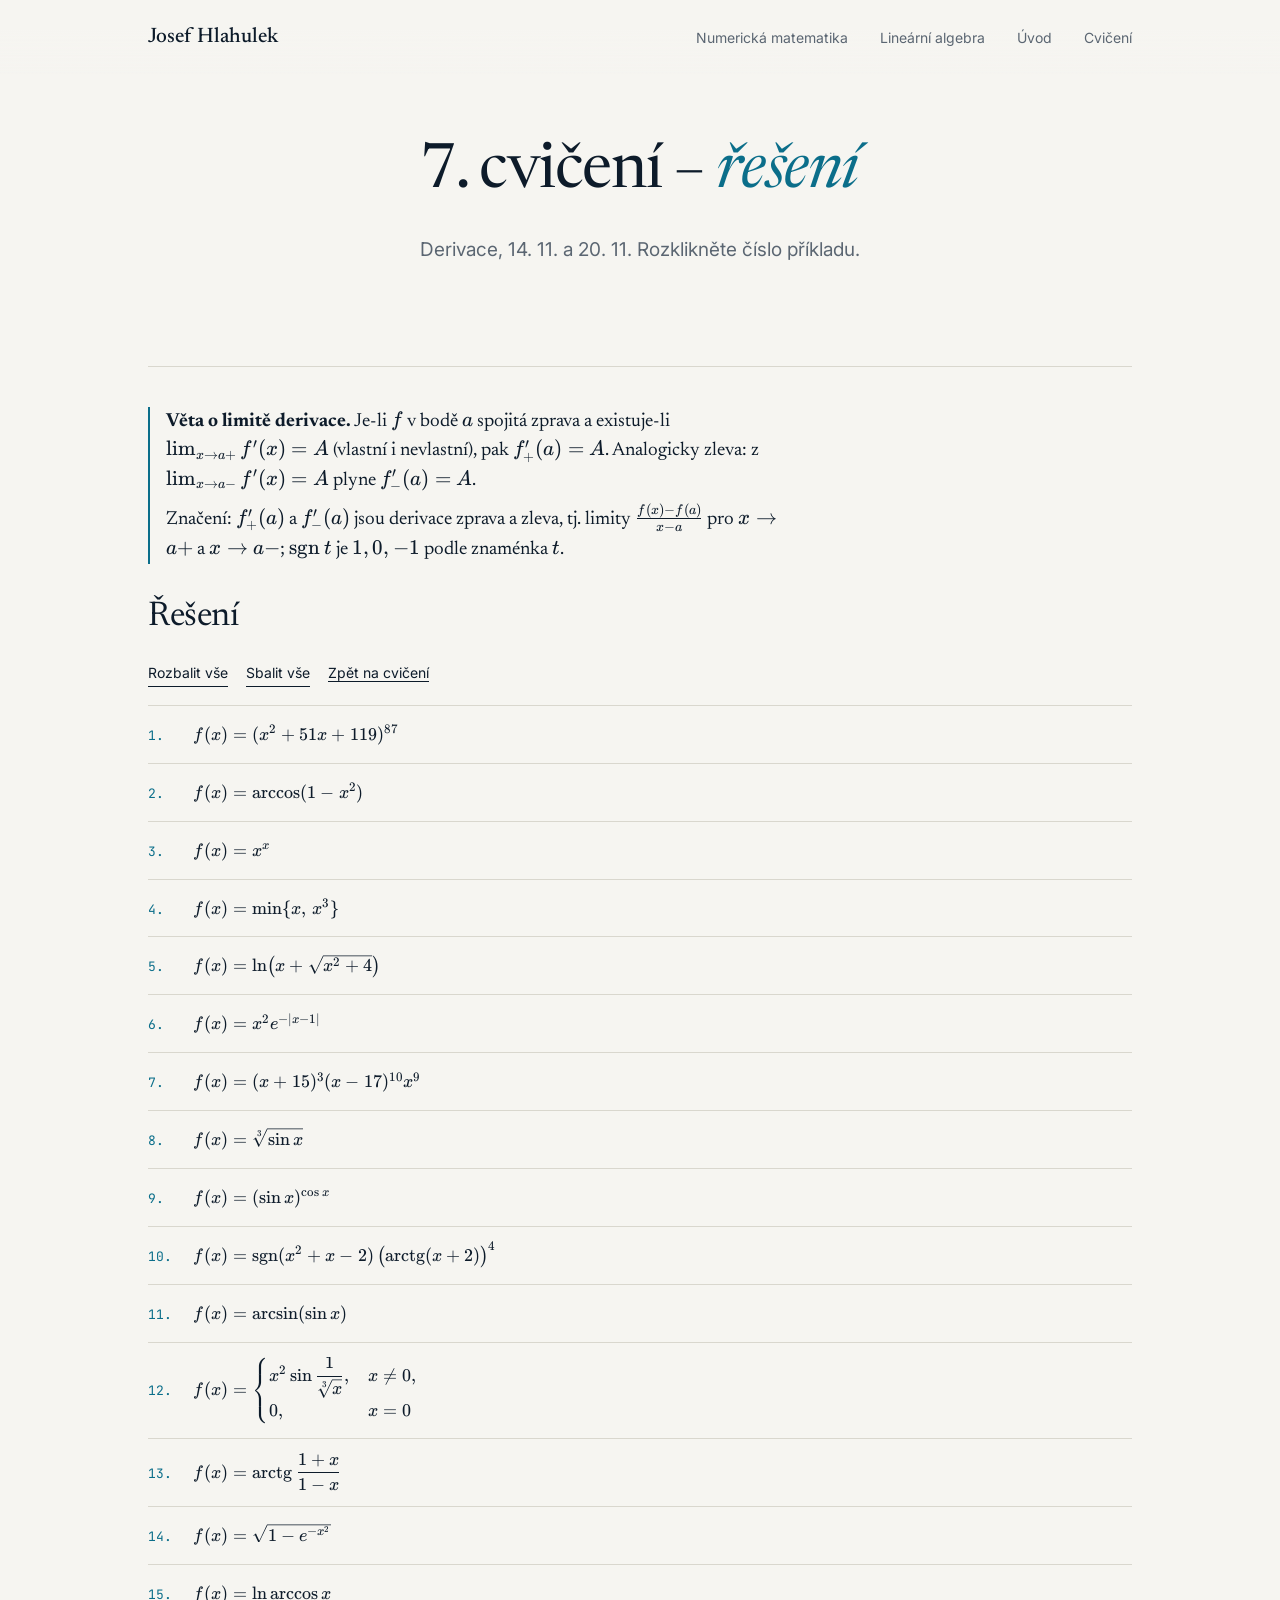
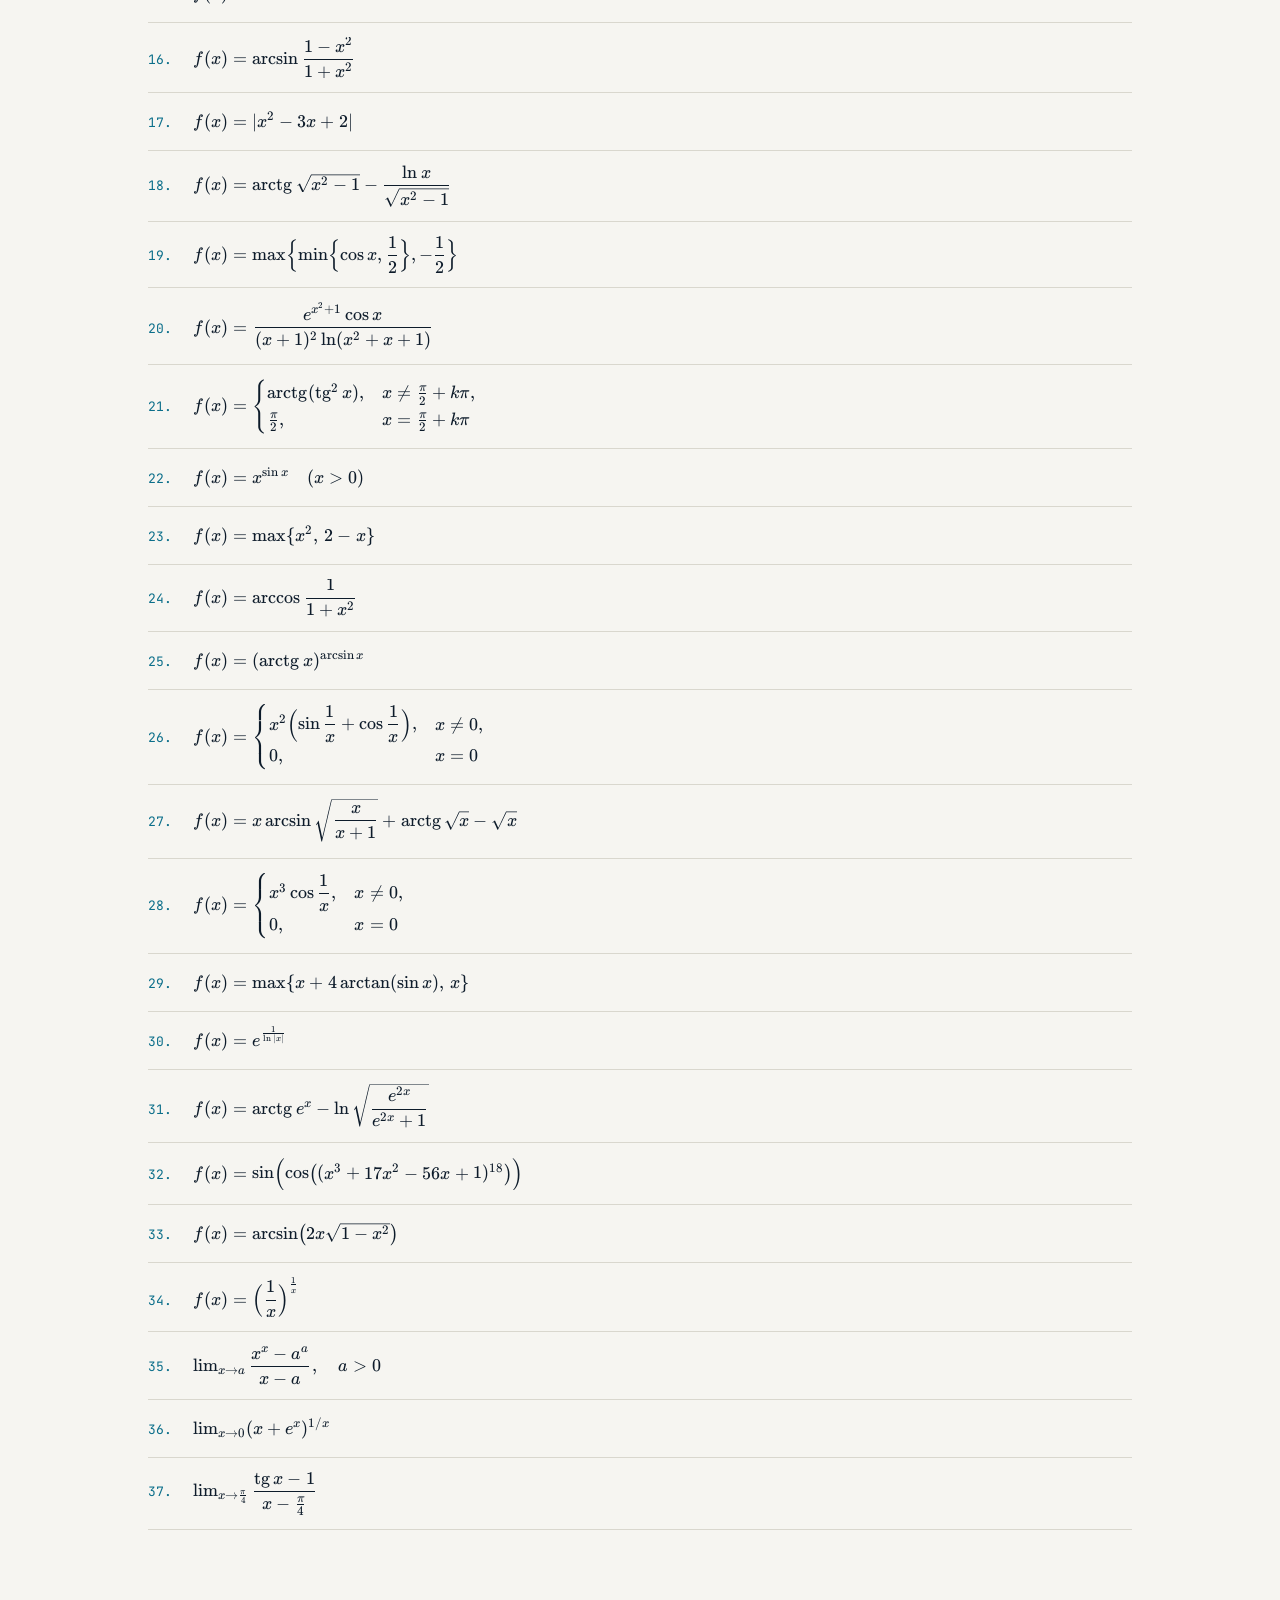
==== commit a639777a: "Záložka Numerická matematika: animace podmíněnosti Ax=b Co-Authored-By: Claude Sonnet 5.5 <noreply@a" ====
--- a/cviceni-7-reseni.html
+++ b/cviceni-7-reseni.html
@@ -40,6 +40,7 @@
     <div class="wrap">
       <a class="logo" href="index.html">Josef Hlahulek</a>
       <ul>
+        <li><a href="numericka-matematika.html">Numerická matematika</a></li>
         <li><a href="linearni-algebra.html">Lineární algebra</a></li>
         <li><a href="index.html">Úvod</a></li>
         <li><a href="cviceni.html">Cvičení</a></li>
@@ -93,10 +94,10 @@
 </div></details>
 <details class="sol"><summary><span class="no">6.</span> <span class="fm">$f(x)=x^2e^{-|x-1|}$</span></summary><div class="body">
 <p><b>1. Definiční obor.</b> $D_f=\mathbb R$.</p>
-<p><b>2. Derivace na otevřených intervalech.</b> Pro $x&gt;1$ je $|x-1|=x-1$, $f(x)=x^2e^{1-x}$, $f'(x)=e^{1-x}(2x-x^2)$. Pro $x&lt;1$ je $f(x)=x^2e^{x-1}$, $f'(x)=e^{x-1}(2x+x^2)$.</p>
+<p><b>2. Derivace na otevřených intervalech.</b> Použijeme $(|t|)'=\operatorname{sgn}t$ pro $t\ne0$: pro $x\ne1$ je $f'(x)=2xe^{-|x-1|}-x^2e^{-|x-1|}\operatorname{sgn}(x-1)=x\,e^{-|x-1|}\bigl(2-x\operatorname{sgn}(x-1)\bigr)$.</p>
 <p><b>3. Podezřelé body.</b> Bod $x=1$ (zde se láme absolutní hodnota).</p>
-<p><b>4. Derivace v podezřelých bodech.</b> $f$ je v $1$ spojitá, $\lim_{x\to1+}f'(x)=1\cdot(2-1)=1$, $\lim_{x\to1-}f'(x)=1\cdot(2+1)=3$. Podle věty o limitě derivace $f'_+(1)=1$, $f'_-(1)=3$.</p>
-<p><b>5. Závěr.</b> $f'(x)=e^{1-x}(2x-x^2)$ pro $x&gt;1$, $f'(x)=e^{x-1}(2x+x^2)$ pro $x&lt;1$; v $1$ derivace neexistuje.</p>
+<p><b>4. Derivace v podezřelých bodech.</b> $f$ je v $1$ spojitá, $\lim_{x\to1+}f'(x)=1\cdot(2-1)=1$ ($\operatorname{sgn}=1$), $\lim_{x\to1-}f'(x)=1\cdot(2+1)=3$ ($\operatorname{sgn}=-1$). Podle věty o limitě derivace $f'_+(1)=1$, $f'_-(1)=3$.</p>
+<p><b>5. Závěr.</b> $f'(x)=x\,e^{-|x-1|}\bigl(2-x\operatorname{sgn}(x-1)\bigr)$ pro $x\ne1$; v $1$ derivace neexistuje (jednostranné jsou $3$ a $1$).</p>
 </div></details>
 <details class="sol"><summary><span class="no">7.</span> <span class="fm">$f(x)=(x+15)^3(x-17)^{10}x^9$</span></summary><div class="body">
 <p><b>1. Definiční obor.</b> Polynom: $D_f=\mathbb R$.</p>
@@ -164,10 +165,10 @@
 </div></details>
 <details class="sol"><summary><span class="no">17.</span> <span class="fm">$f(x)=|x^2-3x+2|$</span></summary><div class="body">
 <p><b>1. Definiční obor.</b> $D_f=\mathbb R$. Platí $x^2-3x+2=(x-1)(x-2)$.</p>
-<p><b>2. Derivace na otevřených intervalech.</b> Uvnitř je záporné jen na $(1,2)$. Proto $f'(x)=2x-3$ na $(-\infty,1)\cup(2,\infty)$ a $f'(x)=-(2x-3)$ na $(1,2)$.</p>
+<p><b>2. Derivace na otevřených intervalech.</b> Pro $x\ne1,2$ je $f'(x)=\operatorname{sgn}(x^2-3x+2)\,(2x-3)$.</p>
 <p><b>3. Podezřelé body.</b> Body $x=1$ a $x=2$ (kde je výraz nula).</p>
-<p><b>4. Derivace v podezřelých bodech.</b> $f$ je spojitá. V $1$: $f'_-(1)=2-3=-1$, $f'_+(1)=-(2-3)=1$. V $2$: $f'_-(2)=-(4-3)=-1$, $f'_+(2)=4-3=1$.</p>
-<p><b>5. Závěr.</b> $f'$ existuje na $\mathbb R\setminus\{1,2\}$; v $1$ a $2$ derivace neexistuje (jednostranné derivace jsou $-1$ a $1$).</p>
+<p><b>4. Derivace v podezřelých bodech.</b> $f$ je spojitá. Znaménko $x^2-3x+2$ je $+$ na $(-\infty,1)$, $-$ na $(1,2)$, $+$ na $(2,\infty)$. V $1$: $f'_-(1)=(+1)(2-3)=-1$, $f'_+(1)=(-1)(2-3)=1$. V $2$: $f'_-(2)=(-1)(4-3)=-1$, $f'_+(2)=(+1)(4-3)=1$.</p>
+<p><b>5. Závěr.</b> $f'(x)=\operatorname{sgn}(x^2-3x+2)(2x-3)$ na $\mathbb R\setminus\{1,2\}$; v $1$ a $2$ derivace neexistuje (jednostranné derivace jsou $-1$ a $1$).</p>
 </div></details>
 <details class="sol"><summary><span class="no">18.</span> <span class="fm">$f(x)=\operatorname{arctg}\sqrt{x^2-1}-\dfrac{\ln x}{\sqrt{x^2-1}}$</span></summary><div class="body">
 <p><b>1. Definiční obor.</b> $\sqrt{x^2-1}$ a jmenovatel: $x^2&gt;1$, $\ln x$: $x&gt;0$. Tedy $D_f=(1,\infty)$.</p>
